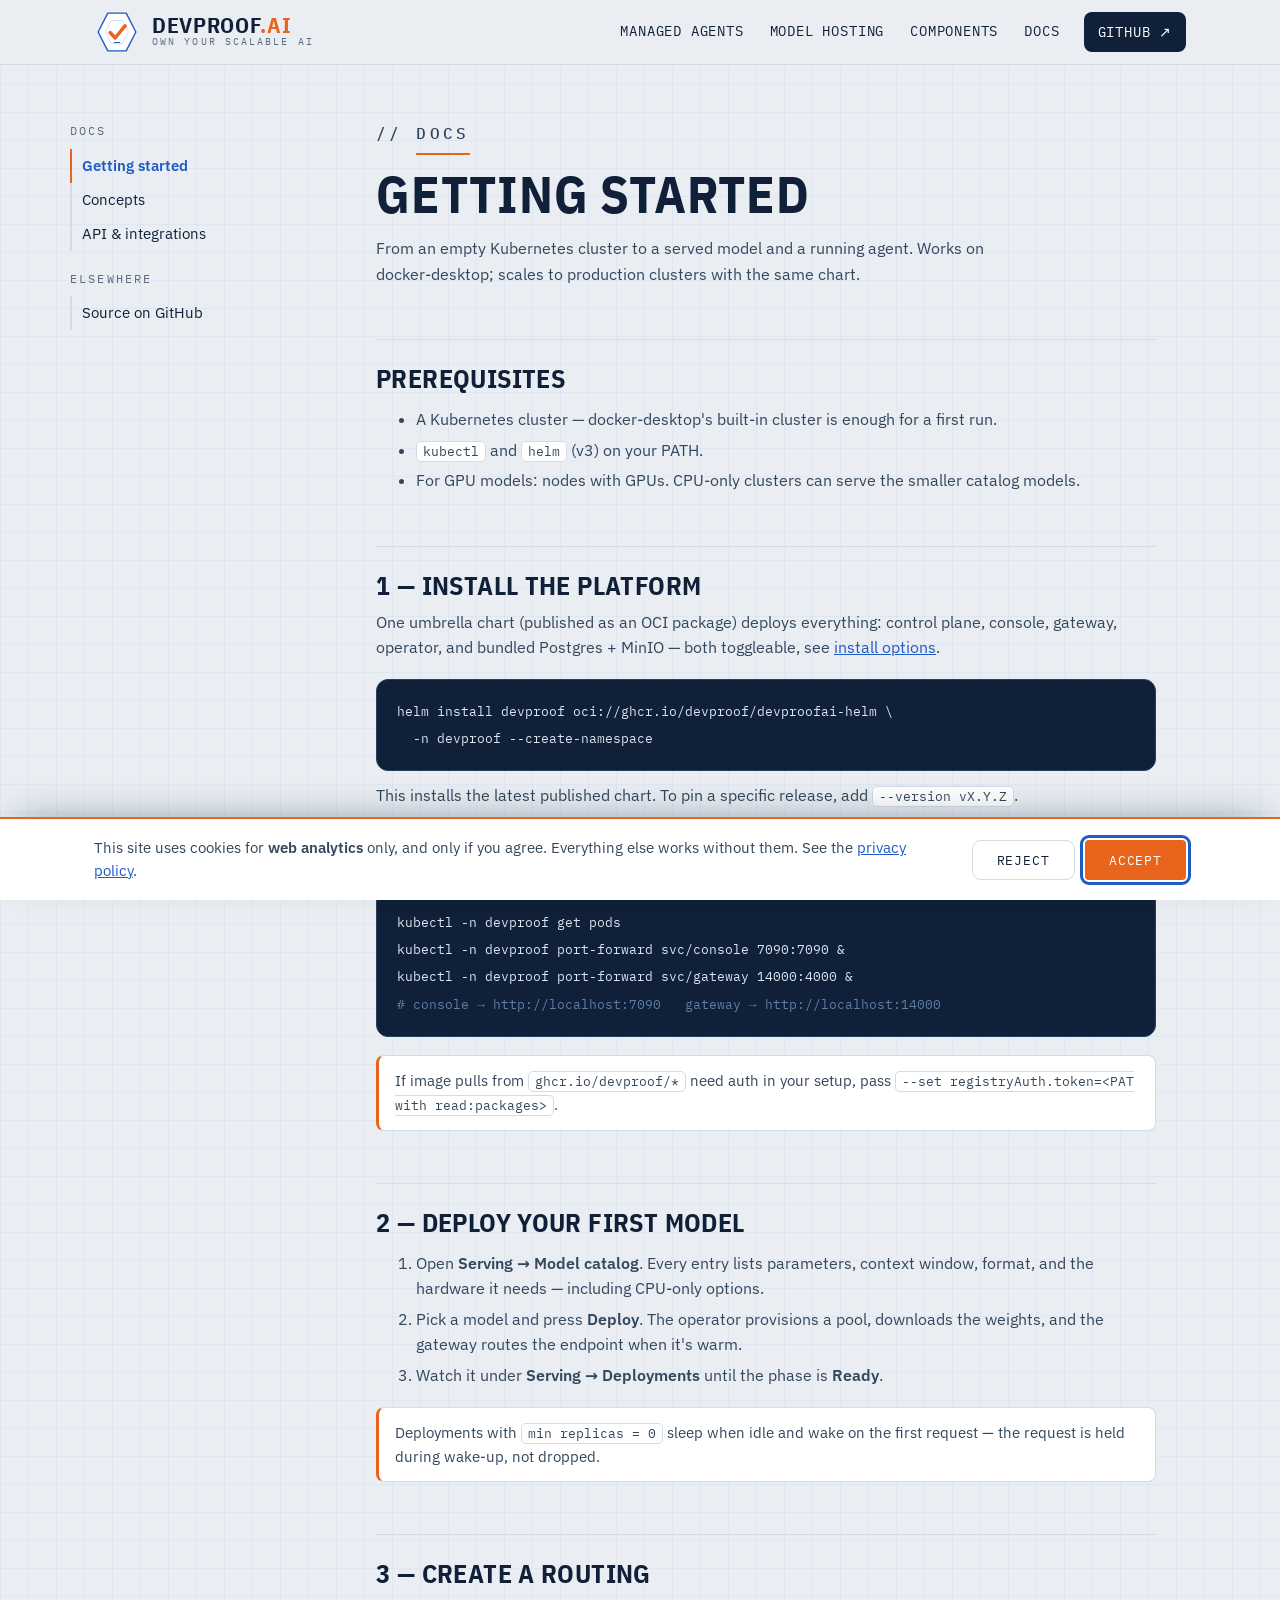
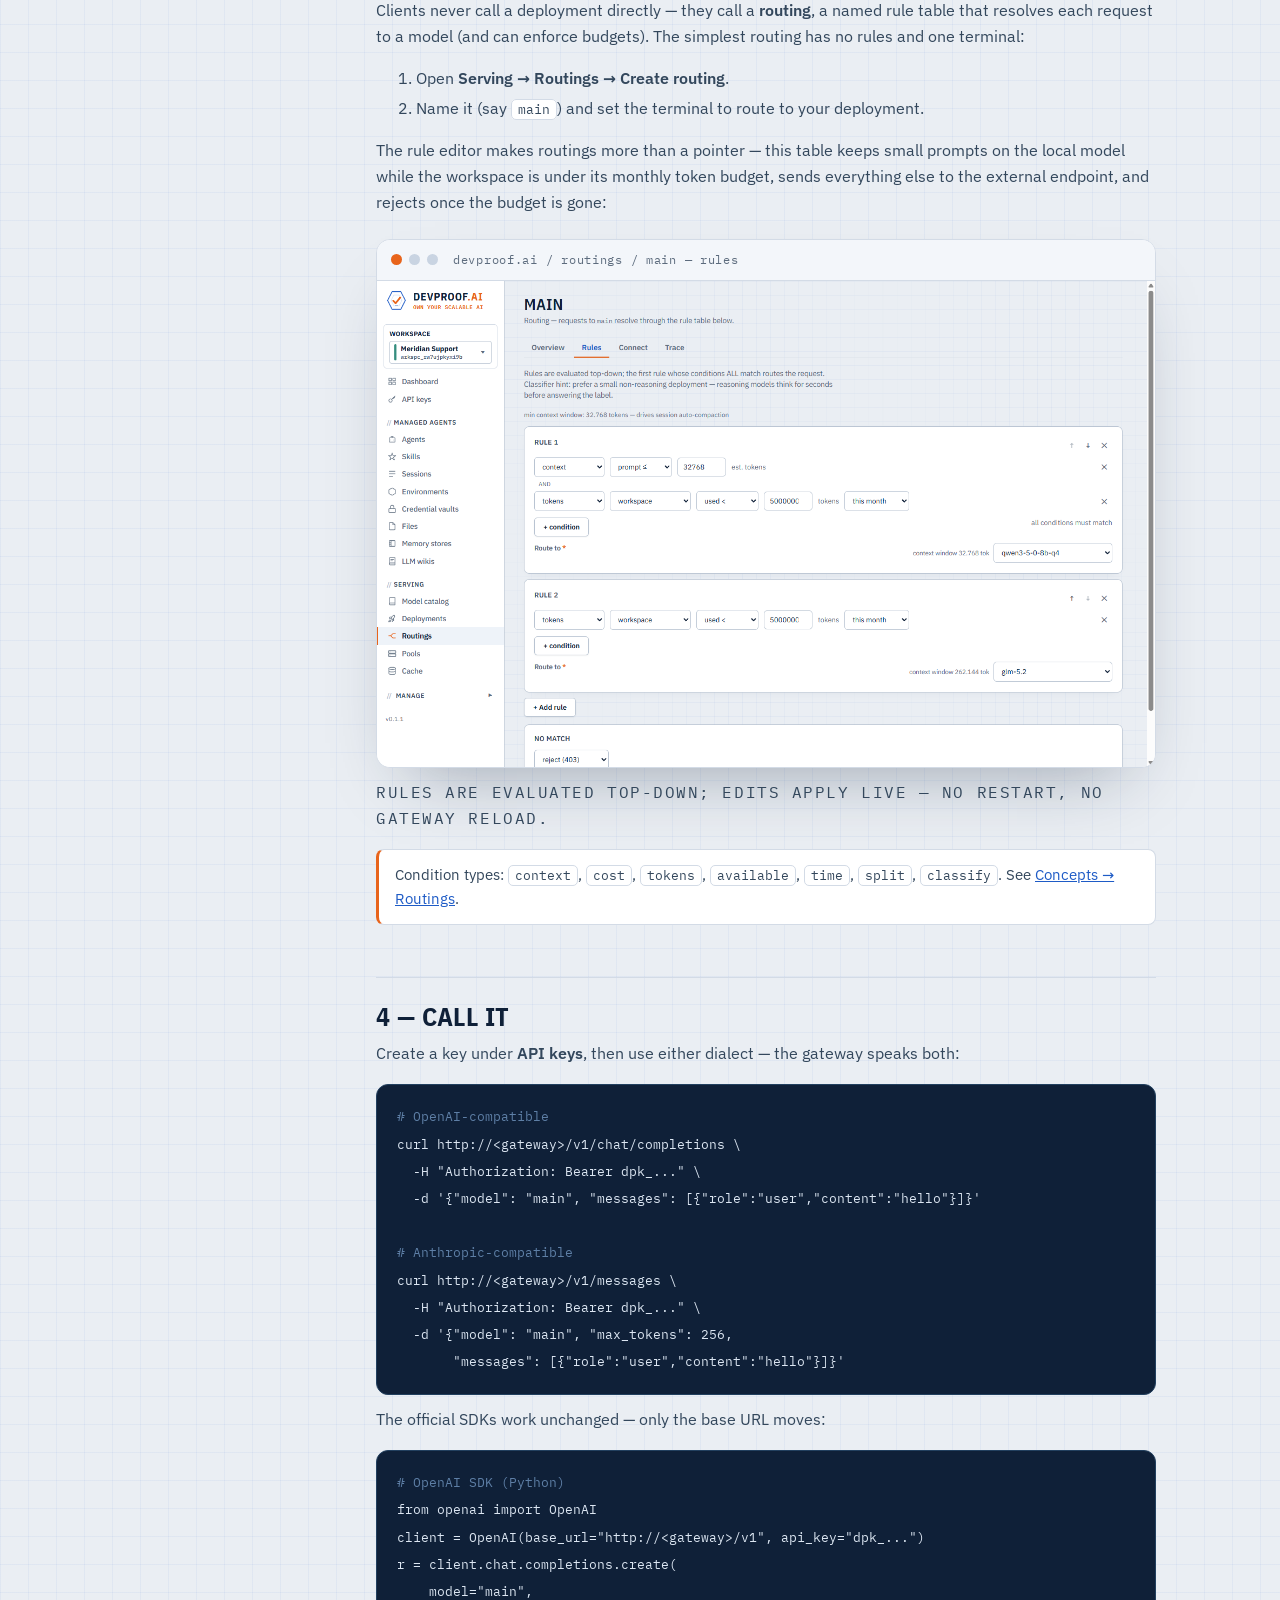
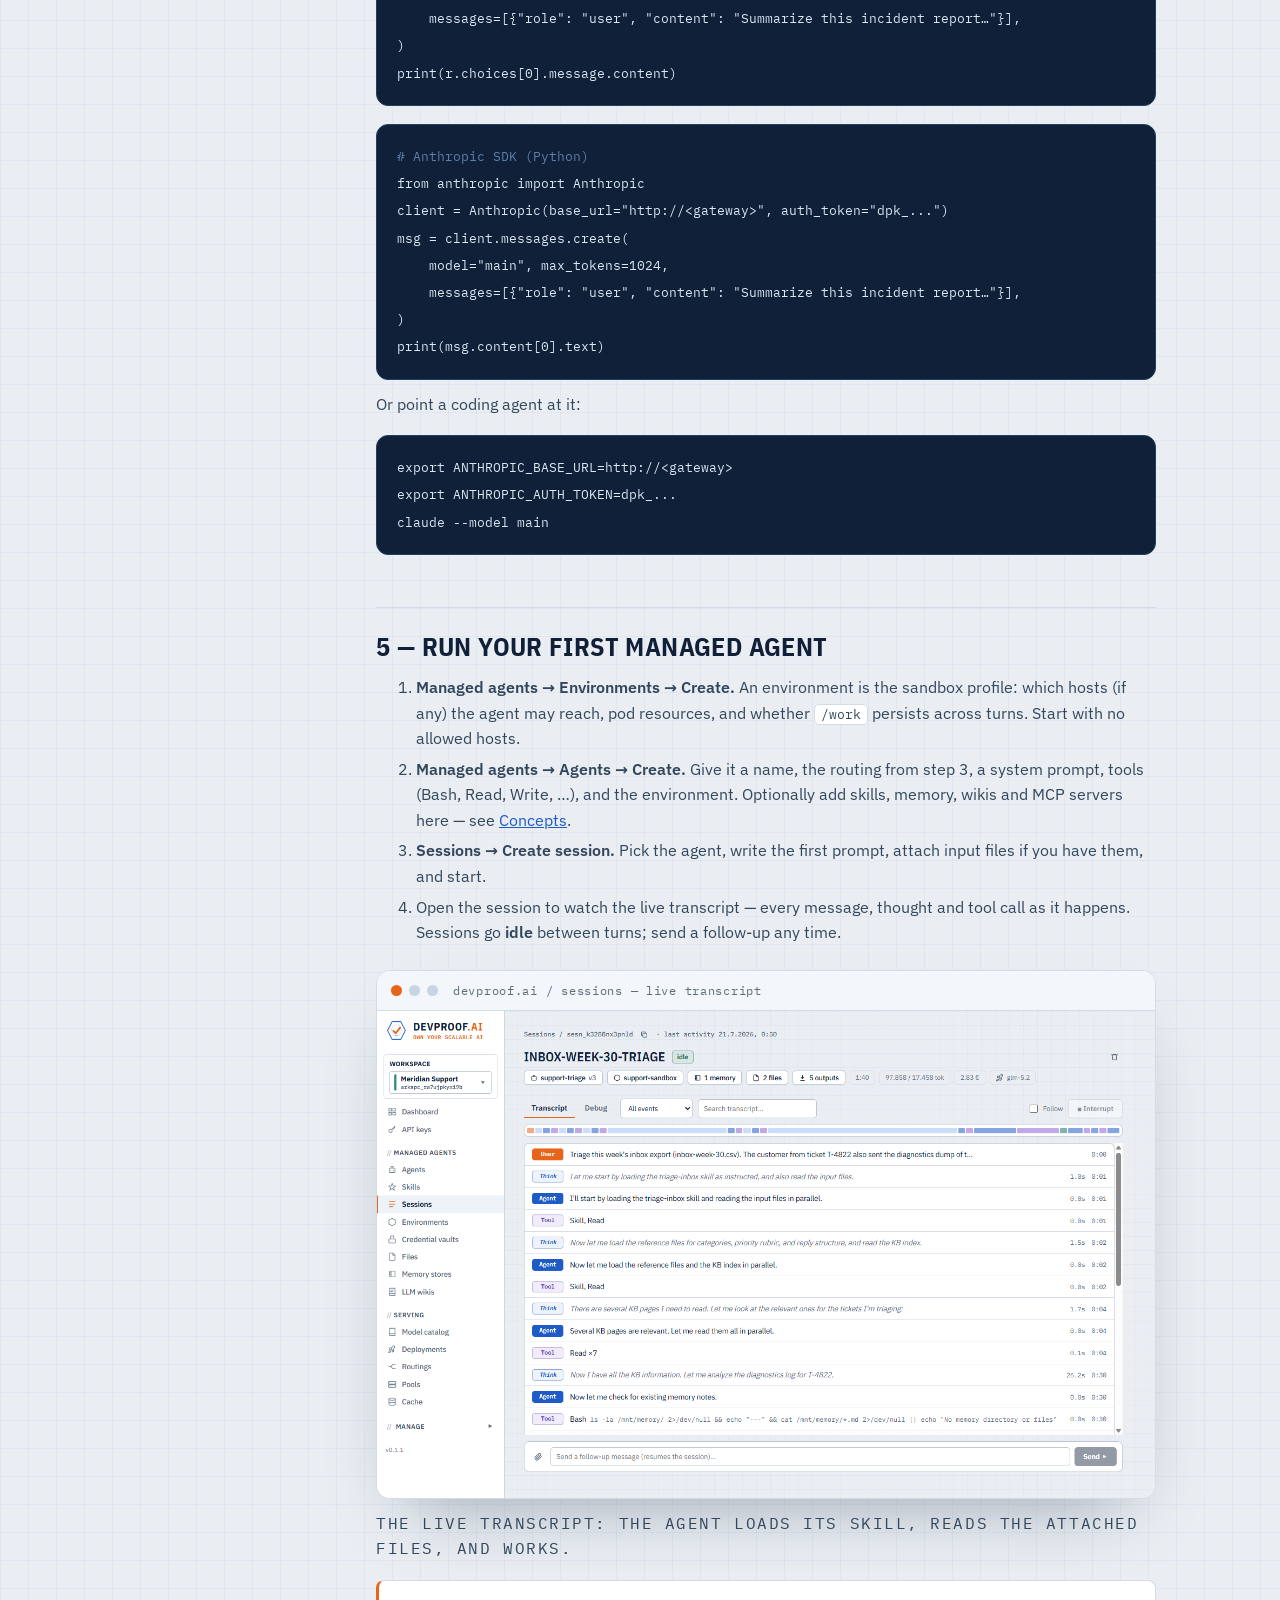
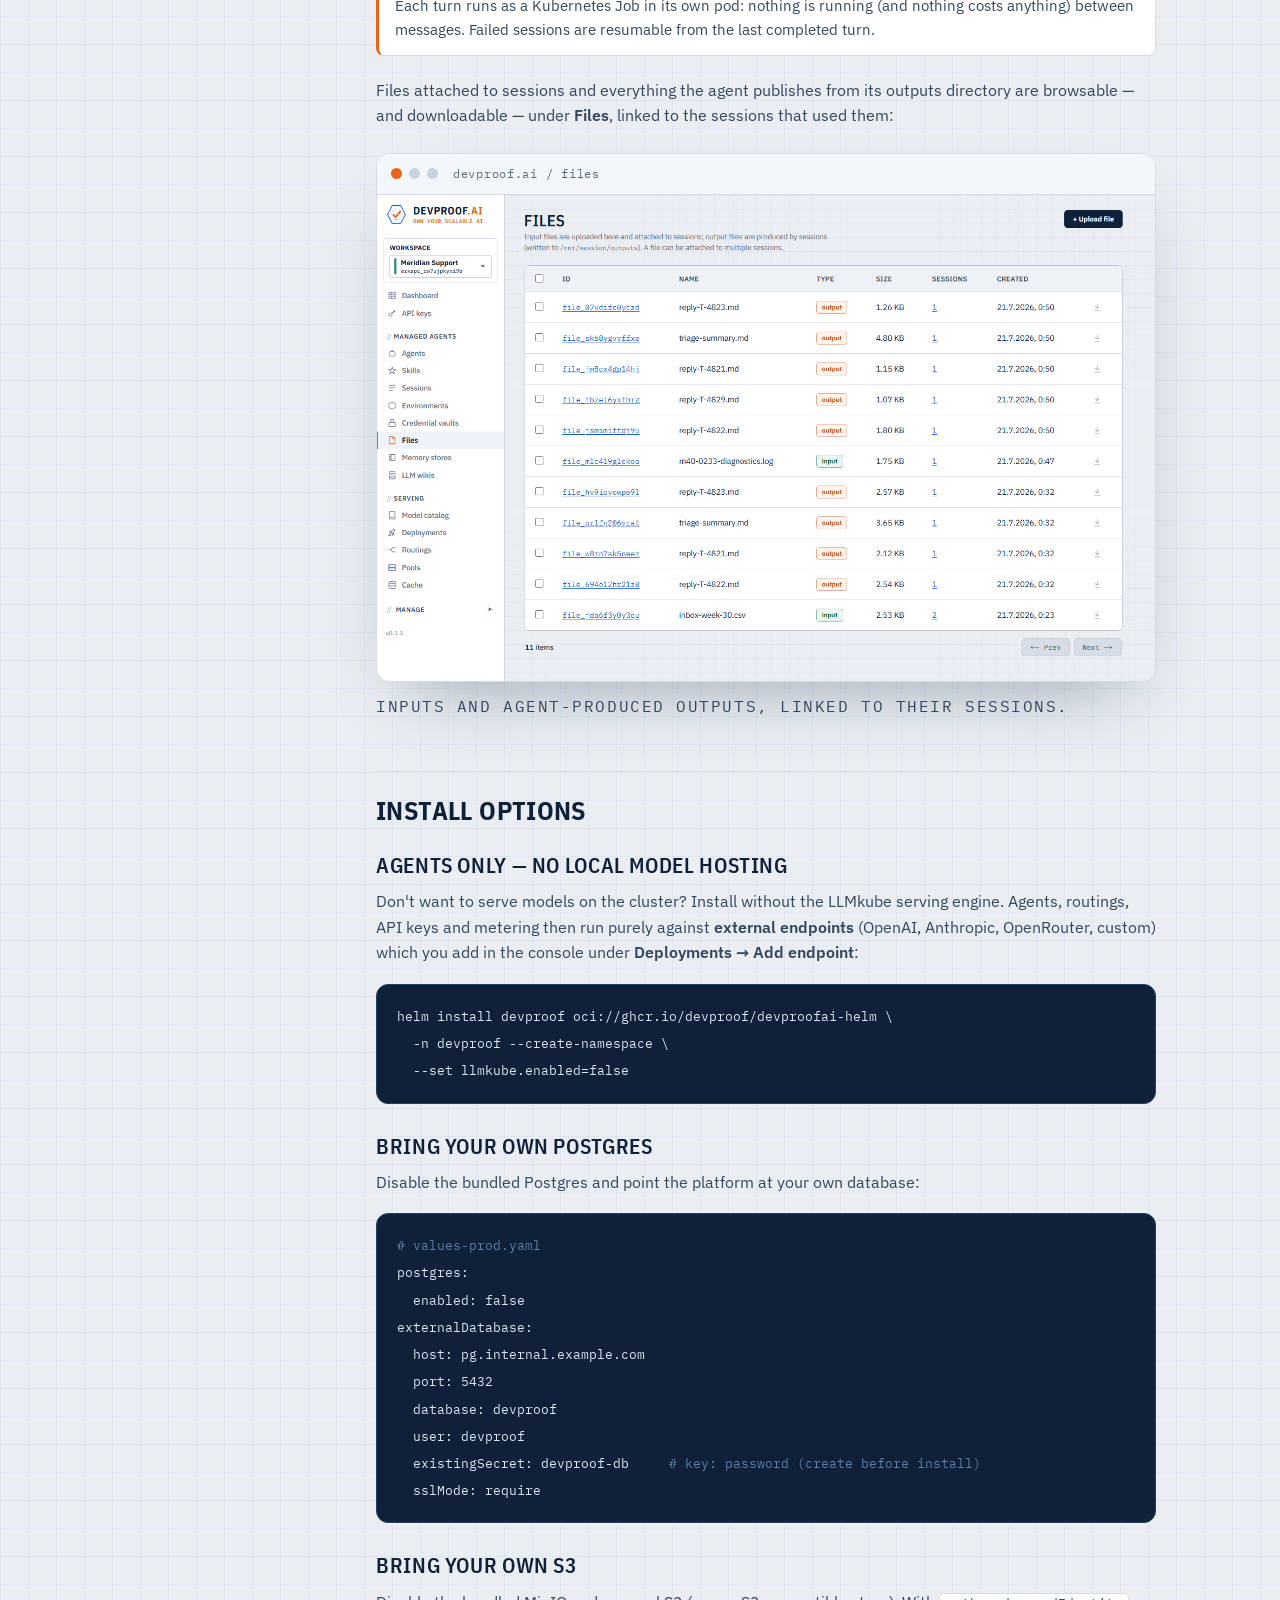
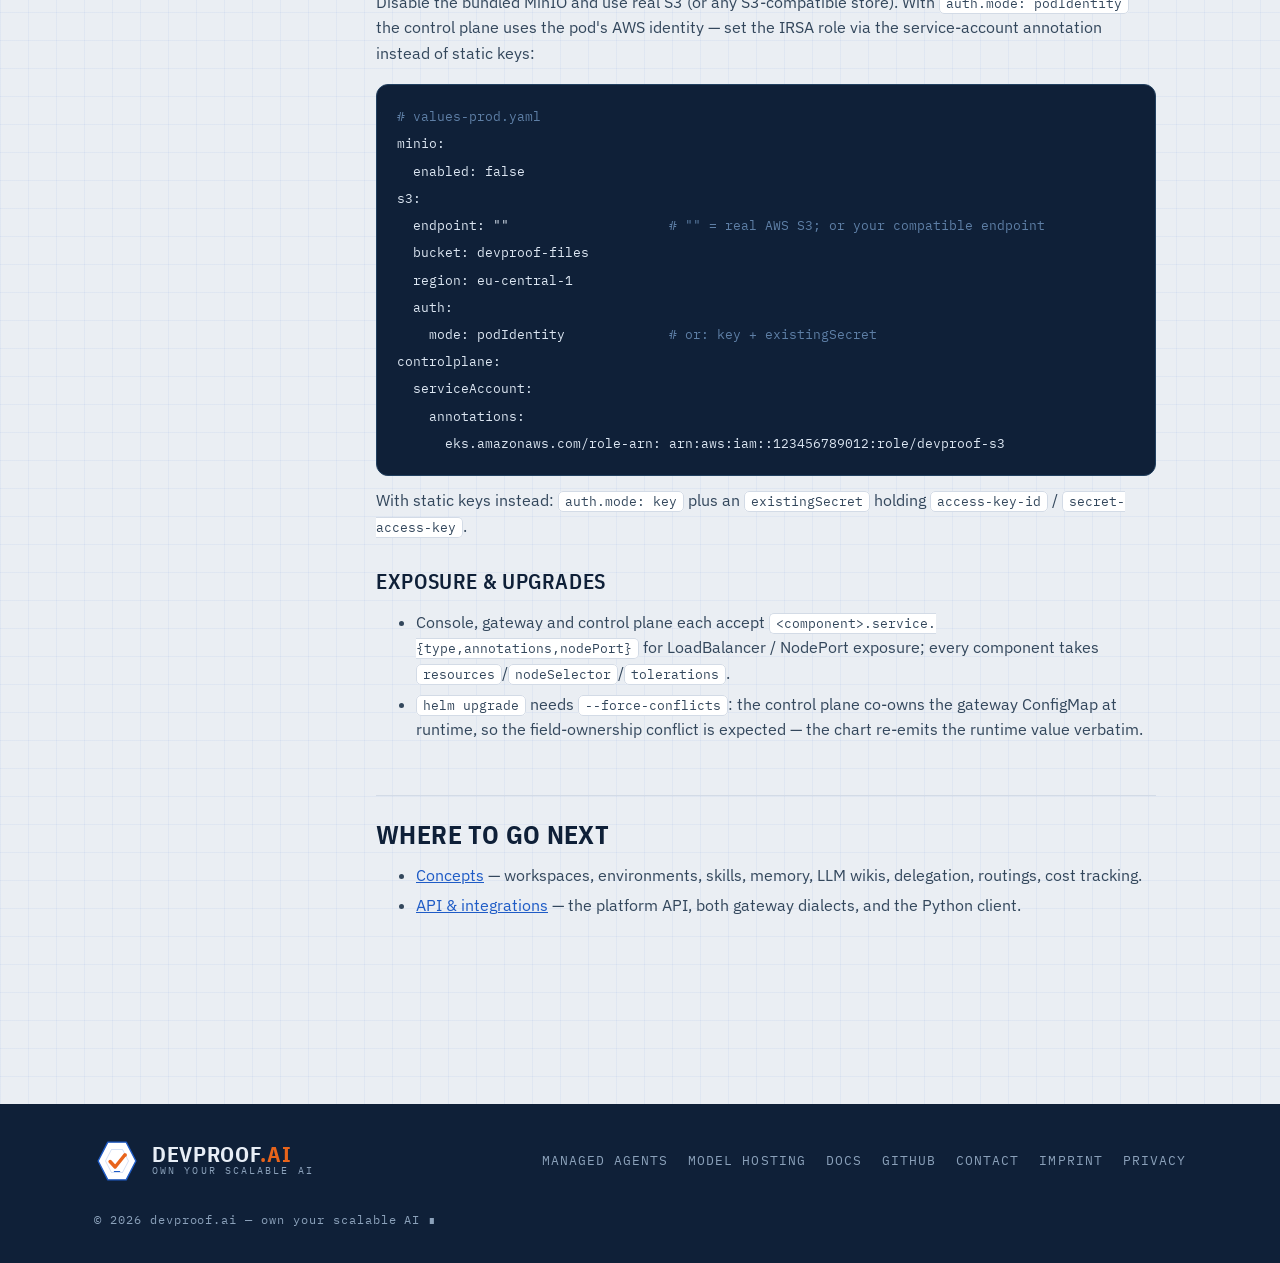
==== docs/index.html @ 3c612443 "Initial import: devproof.ai static site Landing page, docs, contact form, legal pages and self-hoste" ====
<!doctype html>
<html lang="en">
<head>
<meta charset="utf-8">
<meta name="viewport" content="width=device-width,initial-scale=1">
<title>Getting started — DEVPROOF.AI docs</title>
<meta name="description" content="Install Devproof AI on any Kubernetes cluster, deploy your first model, and run your first managed agent.">
<link rel="stylesheet" href="../assets/fonts.css">
<link rel="stylesheet" href="../assets/site.css">
<link rel="icon" type="image/svg+xml" href="../assets/mark.svg">
</head>
<body>

<svg width="0" height="0" style="position:absolute" aria-hidden="true">
  <defs>
    <symbol id="mark" viewBox="0 0 100 100">
      <polygon points="30,9 70,9 91,50 70,91 30,91 9,50" fill="#fff" stroke="#1E5BC6" stroke-width="3" stroke-linejoin="round"/>
      <polygon points="38,25 62,25 75,50 62,75 38,75 25,50" fill="none" stroke="#1E5BC6" stroke-width="1.3" stroke-linejoin="round" opacity=".3"/>
      <path d="M35,51 L46,63 L67,37" fill="none" stroke="#E8641B" stroke-width="7.5" stroke-linecap="round" stroke-linejoin="round"/>
      <rect x="64.5" y="33.5" width="6.5" height="6.5" rx="1.2" fill="#E8641B"/>
      <rect x="43" y="71.5" width="14" height="2.6" rx="1.3" fill="#1E5BC6"/>
    </symbol>
  </defs>
</svg>

<header class="site-head">
  <div class="wrap">
    <a class="lockup" href="../index.html">
      <svg aria-hidden="true"><use href="#mark"/></svg>
      <span>
        <span class="lk-word">DEVPROOF<span class="ai">.AI</span></span>
        <span class="lk-tag">Own your scalable AI</span>
      </span>
    </a>
    <nav class="site-nav" aria-label="Main">
      <a href="../index.html#agents">Managed agents</a>
      <a href="../index.html#hosting">Model hosting</a>
      <a href="../index.html#components">Components</a>
      <a href="index.html">Docs</a>
      <a class="gh" href="https://github.com/devproof/devproofai">GitHub ↗</a>
    </nav>
  </div>
</header>

<div class="wrap docs-grid">
  <aside class="docs-side" aria-label="Docs navigation">
    <div class="k">Docs</div>
    <a href="index.html" class="on">Getting started</a>
    <a href="concepts.html">Concepts</a>
    <a href="api.html">API &amp; integrations</a>
    <div class="k">Elsewhere</div>
    <a href="https://github.com/devproof/devproofai">Source on GitHub</a>
  </aside>

  <main class="docs-body">
    <p class="eyebrow"><span class="eyebrow-line">Docs</span></p>
    <h1>Getting started</h1>
    <p class="lead">From an empty Kubernetes cluster to a served model and a running
      agent. Works on docker-desktop; scales to production clusters with the same chart.</p>

    <h2 id="prereqs">Prerequisites</h2>
    <ul>
      <li>A Kubernetes cluster — docker-desktop's built-in cluster is enough for a first run.</li>
      <li><code>kubectl</code> and <code>helm</code> (v3) on your PATH.</li>
      <li>For GPU models: nodes with GPUs. CPU-only clusters can serve the smaller catalog models.</li>
    </ul>

    <h2 id="install">1 — Install the platform</h2>
    <p>One umbrella chart (published as an OCI package) deploys everything: control plane,
      console, gateway, operator, and bundled Postgres + MinIO — both toggleable, see
      <a href="#install-options">install options</a>.</p>
    <pre><code>helm install devproof oci://ghcr.io/devproof/devproofai-helm \
  -n devproof --create-namespace</code></pre>
    <p>This installs the latest published chart. To pin a specific release, add
      <code>--version vX.Y.Z</code>.</p>
    <p>When the pods are up, expose the console and the model gateway — port-forward in
      dev, or your ingress / LoadBalancer in production:</p>
    <pre><code>kubectl -n devproof get pods
kubectl -n devproof port-forward svc/console 7090:7090 &amp;
kubectl -n devproof port-forward svc/gateway 14000:4000 &amp;
<span class="c"># console → http://localhost:7090   gateway → http://localhost:14000</span></code></pre>
    <div class="note">If image pulls from <code>ghcr.io/devproof/*</code> need auth in your
      setup, pass <code>--set registryAuth.token=&lt;PAT with read:packages&gt;</code>.</div>

    <h2 id="first-model">2 — Deploy your first model</h2>
    <ol>
      <li>Open <b>Serving → Model catalog</b>. Every entry lists parameters, context window,
        format, and the hardware it needs — including CPU-only options.</li>
      <li>Pick a model and press <b>Deploy</b>. The operator provisions a pool, downloads the
        weights, and the gateway routes the endpoint when it's warm.</li>
      <li>Watch it under <b>Serving → Deployments</b> until the phase is <b>Ready</b>.</li>
    </ol>
    <div class="note">Deployments with <code>min replicas = 0</code> sleep when idle and wake on the
      first request — the request is held during wake-up, not dropped.</div>

    <h2 id="routing">3 — Create a routing</h2>
    <p>Clients never call a deployment directly — they call a <b>routing</b>, a named rule
      table that resolves each request to a model (and can enforce budgets). The simplest
      routing has no rules and one terminal:</p>
    <ol>
      <li>Open <b>Serving → Routings → Create routing</b>.</li>
      <li>Name it (say <code>main</code>) and set the terminal to route to your deployment.</li>
    </ol>
    <p>The rule editor makes routings more than a pointer — this table keeps small
      prompts on the local model while the workspace is under its monthly token budget,
      sends everything else to the external endpoint, and rejects once the budget is
      gone:</p>
    <figure style="margin:24px 0 0">
      <div class="browser">
        <div class="browser-bar"><i></i><i></i><i></i><span>devproof.ai / routings / main — rules</span></div>
        <img src="../assets/img/console-routing-rules.png" alt="The routing rule editor: two rules with context and token-budget conditions, each routing to a model, and a reject terminal." loading="lazy">
      </div>
      <p class="shot-cap">Rules are evaluated top-down; edits apply live — no restart, no gateway reload.</p>
    </figure>
    <div class="note">Condition types: <code>context</code>, <code>cost</code>,
      <code>tokens</code>, <code>available</code>, <code>time</code>, <code>split</code>,
      <code>classify</code>. See <a href="concepts.html#serving">Concepts → Routings</a>.</div>

    <h2 id="api-key">4 — Call it</h2>
    <p>Create a key under <b>API keys</b>, then use either dialect — the gateway speaks both:</p>
    <pre><code><span class="c"># OpenAI-compatible</span>
curl http://&lt;gateway&gt;/v1/chat/completions \
  -H "Authorization: Bearer dpk_..." \
  -d '{"model": "main", "messages": [{"role":"user","content":"hello"}]}'

<span class="c"># Anthropic-compatible</span>
curl http://&lt;gateway&gt;/v1/messages \
  -H "Authorization: Bearer dpk_..." \
  -d '{"model": "main", "max_tokens": 256,
       "messages": [{"role":"user","content":"hello"}]}'</code></pre>
    <p>The official SDKs work unchanged — only the base URL moves:</p>
    <pre><code><span class="c"># OpenAI SDK (Python)</span>
from openai import OpenAI
client = OpenAI(base_url="http://&lt;gateway&gt;/v1", api_key="dpk_...")
r = client.chat.completions.create(
    model="main",
    messages=[{"role": "user", "content": "Summarize this incident report…"}],
)
print(r.choices[0].message.content)</code></pre>
    <pre><code><span class="c"># Anthropic SDK (Python)</span>
from anthropic import Anthropic
client = Anthropic(base_url="http://&lt;gateway&gt;", auth_token="dpk_...")
msg = client.messages.create(
    model="main", max_tokens=1024,
    messages=[{"role": "user", "content": "Summarize this incident report…"}],
)
print(msg.content[0].text)</code></pre>
    <p>Or point a coding agent at it:</p>
    <pre><code>export ANTHROPIC_BASE_URL=http://&lt;gateway&gt;
export ANTHROPIC_AUTH_TOKEN=dpk_...
claude --model main</code></pre>

    <h2 id="first-agent">5 — Run your first managed agent</h2>
    <ol>
      <li><b>Managed agents → Environments → Create.</b> An environment is the sandbox
        profile: which hosts (if any) the agent may reach, pod resources, and whether
        <code>/work</code> persists across turns. Start with no allowed hosts.</li>
      <li><b>Managed agents → Agents → Create.</b> Give it a name, the routing from step 3,
        a system prompt, tools (Bash, Read, Write, …), and the environment. Optionally add
        skills, memory, wikis and MCP servers here — see <a href="concepts.html">Concepts</a>.</li>
      <li><b>Sessions → Create session.</b> Pick the agent, write the first prompt, attach
        input files if you have them, and start.</li>
      <li>Open the session to watch the live transcript — every message, thought and tool
        call as it happens. Sessions go <b>idle</b> between turns; send a follow-up any time.</li>
    </ol>
    <figure style="margin:24px 0 0">
      <div class="browser">
        <div class="browser-bar"><i></i><i></i><i></i><span>devproof.ai / sessions — live transcript</span></div>
        <img src="../assets/img/console-session-skill.png" alt="A session transcript streaming live: the agent loads its skill and reads the attached files, with every thought and tool call as a row." loading="lazy">
      </div>
      <p class="shot-cap">The live transcript: the agent loads its skill, reads the attached files, and works.</p>
    </figure>
    <div class="note">Each turn runs as a Kubernetes Job in its own pod: nothing is running
      (and nothing costs anything) between messages. Failed sessions are resumable from the
      last completed turn.</div>
    <p style="margin-top:22px">Files attached to sessions and everything the agent publishes
      from its outputs directory are browsable — and downloadable — under <b>Files</b>,
      linked to the sessions that used them:</p>
    <figure style="margin:24px 0 0">
      <div class="browser">
        <div class="browser-bar"><i></i><i></i><i></i><span>devproof.ai / files</span></div>
        <img src="../assets/img/console-files.png" alt="The files list: input uploads and per-session output files with sizes and session links." loading="lazy">
      </div>
      <p class="shot-cap">Inputs and agent-produced outputs, linked to their sessions.</p>
    </figure>

    <h2 id="install-options">Install options</h2>

    <h3 id="agents-only">Agents only — no local model hosting</h3>
    <p>Don't want to serve models on the cluster? Install without the LLMkube serving
      engine. Agents, routings, API keys and metering then run purely against
      <b>external endpoints</b> (OpenAI, Anthropic, OpenRouter, custom) which you add in
      the console under <b>Deployments → Add endpoint</b>:</p>
    <pre><code>helm install devproof oci://ghcr.io/devproof/devproofai-helm \
  -n devproof --create-namespace \
  --set llmkube.enabled=false</code></pre>

    <h3 id="external-db">Bring your own Postgres</h3>
    <p>Disable the bundled Postgres and point the platform at your own database:</p>
    <pre><code><span class="c"># values-prod.yaml</span>
postgres:
  enabled: false
externalDatabase:
  host: pg.internal.example.com
  port: 5432
  database: devproof
  user: devproof
  existingSecret: devproof-db     <span class="c"># key: password (create before install)</span>
  sslMode: require</code></pre>

    <h3 id="external-s3">Bring your own S3</h3>
    <p>Disable the bundled MinIO and use real S3 (or any S3-compatible store). With
      <code>auth.mode: podIdentity</code> the control plane uses the pod's AWS identity —
      set the IRSA role via the service-account annotation instead of static keys:</p>
    <pre><code><span class="c"># values-prod.yaml</span>
minio:
  enabled: false
s3:
  endpoint: ""                    <span class="c"># "" = real AWS S3; or your compatible endpoint</span>
  bucket: devproof-files
  region: eu-central-1
  auth:
    mode: podIdentity             <span class="c"># or: key + existingSecret</span>
controlplane:
  serviceAccount:
    annotations:
      eks.amazonaws.com/role-arn: arn:aws:iam::123456789012:role/devproof-s3</code></pre>
    <p>With static keys instead: <code>auth.mode: key</code> plus an
      <code>existingSecret</code> holding <code>access-key-id</code> /
      <code>secret-access-key</code>.</p>

    <h3 id="exposure">Exposure &amp; upgrades</h3>
    <ul>
      <li>Console, gateway and control plane each accept
        <code>&lt;component&gt;.service.{type,annotations,nodePort}</code> for LoadBalancer /
        NodePort exposure; every component takes
        <code>resources</code>/<code>nodeSelector</code>/<code>tolerations</code>.</li>
      <li><code>helm upgrade</code> needs <code>--force-conflicts</code>: the control plane
        co-owns the gateway ConfigMap at runtime, so the field-ownership conflict is
        expected — the chart re-emits the runtime value verbatim.</li>
    </ul>

    <h2 id="next">Where to go next</h2>
    <ul>
      <li><a href="concepts.html">Concepts</a> — workspaces, environments, skills, memory,
        LLM wikis, delegation, routings, cost tracking.</li>
      <li><a href="api.html">API &amp; integrations</a> — the platform API, both gateway
        dialects, and the Python client.</li>
    </ul>
  </main>
</div>

<footer class="site-foot">
  <div class="wrap">
    <a class="lockup" href="../index.html">
      <svg aria-hidden="true"><use href="#mark"/></svg>
      <span>
        <span class="lk-word">DEVPROOF<span class="ai">.AI</span></span>
        <span class="lk-tag">Own your scalable AI</span>
      </span>
    </a>
    <nav aria-label="Footer">
      <a href="../index.html#agents">Managed agents</a>
      <a href="../index.html#hosting">Model hosting</a>
      <a href="index.html">Docs</a>
      <a href="https://github.com/devproof/devproofai">GitHub</a>
      <a href="../contact.html">Contact</a>
      <a href="../imprint.html">Imprint</a>
      <a href="../privacy.html">Privacy</a>
    </nav>
    <div class="fine">© 2026 devproof.ai — own your scalable AI ∎</div>
  </div>
</footer>

<div class="lightbox" id="lightbox" role="dialog" aria-label="Screenshot preview"><img alt=""></div>
<script>
  const lb = document.getElementById('lightbox'), lbImg = lb.querySelector('img');
  document.querySelectorAll('.browser img').forEach((img) => {
    img.title = 'Click to expand';
    img.addEventListener('click', () => {
      lbImg.src = img.currentSrc || img.src; lbImg.alt = img.alt;
      lb.classList.add('open');
    });
  });
  lb.addEventListener('click', () => lb.classList.remove('open'));
  addEventListener('keydown', (e) => { if (e.key === 'Escape') lb.classList.remove('open'); });
</script>
<script src="../assets/consent.js"></script>
</body>
</html>
---- assets/fonts.css ----
/* IBM Plex — self-hosted (SIL Open Font License 1.1). Downloaded from Google Fonts 2026-07-21; no CDN requests at runtime. */

@font-face {
  font-family: 'IBM Plex Mono';
  font-style: normal;
  font-weight: 400;
  font-display: swap;
  src: url(fonts/ibm-plex-mono-400-latin-ext.woff2) format('woff2');
  unicode-range: U+0100-02BA, U+02BD-02C5, U+02C7-02CC, U+02CE-02D7, U+02DD-02FF, U+0304, U+0308, U+0329, U+1D00-1DBF, U+1E00-1E9F, U+1EF2-1EFF, U+2020, U+20A0-20AB, U+20AD-20C0, U+2113, U+2C60-2C7F, U+A720-A7FF;
}
@font-face {
  font-family: 'IBM Plex Mono';
  font-style: normal;
  font-weight: 400;
  font-display: swap;
  src: url(fonts/ibm-plex-mono-400-latin.woff2) format('woff2');
  unicode-range: U+0000-00FF, U+0131, U+0152-0153, U+02BB-02BC, U+02C6, U+02DA, U+02DC, U+0304, U+0308, U+0329, U+2000-206F, U+20AC, U+2122, U+2191, U+2193, U+2212, U+2215, U+FEFF, U+FFFD;
}
@font-face {
  font-family: 'IBM Plex Mono';
  font-style: normal;
  font-weight: 500;
  font-display: swap;
  src: url(fonts/ibm-plex-mono-500-latin-ext.woff2) format('woff2');
  unicode-range: U+0100-02BA, U+02BD-02C5, U+02C7-02CC, U+02CE-02D7, U+02DD-02FF, U+0304, U+0308, U+0329, U+1D00-1DBF, U+1E00-1E9F, U+1EF2-1EFF, U+2020, U+20A0-20AB, U+20AD-20C0, U+2113, U+2C60-2C7F, U+A720-A7FF;
}
@font-face {
  font-family: 'IBM Plex Mono';
  font-style: normal;
  font-weight: 500;
  font-display: swap;
  src: url(fonts/ibm-plex-mono-500-latin.woff2) format('woff2');
  unicode-range: U+0000-00FF, U+0131, U+0152-0153, U+02BB-02BC, U+02C6, U+02DA, U+02DC, U+0304, U+0308, U+0329, U+2000-206F, U+20AC, U+2122, U+2191, U+2193, U+2212, U+2215, U+FEFF, U+FFFD;
}
@font-face {
  font-family: 'IBM Plex Sans';
  font-style: normal;
  font-weight: 400;
  font-display: swap;
  src: url(fonts/ibm-plex-sans-400-latin-ext.woff2) format('woff2');
  unicode-range: U+0100-02BA, U+02BD-02C5, U+02C7-02CC, U+02CE-02D7, U+02DD-02FF, U+0304, U+0308, U+0329, U+1D00-1DBF, U+1E00-1E9F, U+1EF2-1EFF, U+2020, U+20A0-20AB, U+20AD-20C0, U+2113, U+2C60-2C7F, U+A720-A7FF;
}
@font-face {
  font-family: 'IBM Plex Sans';
  font-style: normal;
  font-weight: 400;
  font-display: swap;
  src: url(fonts/ibm-plex-sans-400-latin.woff2) format('woff2');
  unicode-range: U+0000-00FF, U+0131, U+0152-0153, U+02BB-02BC, U+02C6, U+02DA, U+02DC, U+0304, U+0308, U+0329, U+2000-206F, U+20AC, U+2122, U+2191, U+2193, U+2212, U+2215, U+FEFF, U+FFFD;
}
@font-face {
  font-family: 'IBM Plex Sans';
  font-style: normal;
  font-weight: 600;
  font-display: swap;
  src: url(fonts/ibm-plex-sans-600-latin-ext.woff2) format('woff2');
  unicode-range: U+0100-02BA, U+02BD-02C5, U+02C7-02CC, U+02CE-02D7, U+02DD-02FF, U+0304, U+0308, U+0329, U+1D00-1DBF, U+1E00-1E9F, U+1EF2-1EFF, U+2020, U+20A0-20AB, U+20AD-20C0, U+2113, U+2C60-2C7F, U+A720-A7FF;
}
@font-face {
  font-family: 'IBM Plex Sans';
  font-style: normal;
  font-weight: 600;
  font-display: swap;
  src: url(fonts/ibm-plex-sans-600-latin.woff2) format('woff2');
  unicode-range: U+0000-00FF, U+0131, U+0152-0153, U+02BB-02BC, U+02C6, U+02DA, U+02DC, U+0304, U+0308, U+0329, U+2000-206F, U+20AC, U+2122, U+2191, U+2193, U+2212, U+2215, U+FEFF, U+FFFD;
}
@font-face {
  font-family: 'IBM Plex Sans Condensed';
  font-style: normal;
  font-weight: 600;
  font-display: swap;
  src: url(fonts/ibm-plex-sans-condensed-600-latin-ext.woff2) format('woff2');
  unicode-range: U+0100-02BA, U+02BD-02C5, U+02C7-02CC, U+02CE-02D7, U+02DD-02FF, U+0304, U+0308, U+0329, U+1D00-1DBF, U+1E00-1E9F, U+1EF2-1EFF, U+2020, U+20A0-20AB, U+20AD-20C0, U+2113, U+2C60-2C7F, U+A720-A7FF;
}
@font-face {
  font-family: 'IBM Plex Sans Condensed';
  font-style: normal;
  font-weight: 600;
  font-display: swap;
  src: url(fonts/ibm-plex-sans-condensed-600-latin.woff2) format('woff2');
  unicode-range: U+0000-00FF, U+0131, U+0152-0153, U+02BB-02BC, U+02C6, U+02DA, U+02DC, U+0304, U+0308, U+0329, U+2000-206F, U+20AC, U+2122, U+2191, U+2193, U+2212, U+2215, U+FEFF, U+FFFD;
}
@font-face {
  font-family: 'IBM Plex Sans Condensed';
  font-style: normal;
  font-weight: 700;
  font-display: swap;
  src: url(fonts/ibm-plex-sans-condensed-700-latin-ext.woff2) format('woff2');
  unicode-range: U+0100-02BA, U+02BD-02C5, U+02C7-02CC, U+02CE-02D7, U+02DD-02FF, U+0304, U+0308, U+0329, U+1D00-1DBF, U+1E00-1E9F, U+1EF2-1EFF, U+2020, U+20A0-20AB, U+20AD-20C0, U+2113, U+2C60-2C7F, U+A720-A7FF;
}
@font-face {
  font-family: 'IBM Plex Sans Condensed';
  font-style: normal;
  font-weight: 700;
  font-display: swap;
  src: url(fonts/ibm-plex-sans-condensed-700-latin.woff2) format('woff2');
  unicode-range: U+0000-00FF, U+0131, U+0152-0153, U+02BB-02BC, U+02C6, U+02DA, U+02DC, U+0304, U+0308, U+0329, U+2000-206F, U+20AC, U+2122, U+2191, U+2193, U+2212, U+2215, U+FEFF, U+FFFD;
}
---- assets/site.css ----
/* devproof.ai — blueprint identity. Tokens from private/brand + the pitch deck. */
:root{
  --paper:#EAEEF3; --ink:#0F2038; --blue:#1E5BC6; --cyan:#57E6FF; --orange:#E8641B;
  --muted:#5C6B7D; --line:#D3DBE6; --panel:#FFFFFF;
  --navy:#0F2038; --navy2:#12263F; --navyline:#22405F; --navymuted:#8BA1BA;
  --grid:rgba(30,91,198,.05);
  --cond:"IBM Plex Sans Condensed","Arial Narrow",system-ui,sans-serif;
  --sans:"IBM Plex Sans",system-ui,-apple-system,"Segoe UI",sans-serif;
  --mono:"IBM Plex Mono",ui-monospace,Consolas,monospace;
  --red:#C2372E;
}
*{box-sizing:border-box}
html{scroll-behavior:smooth}
@media (prefers-reduced-motion:reduce){html{scroll-behavior:auto}}
body{
  margin:0;color:var(--ink);background:var(--paper);
  font-family:var(--sans);font-size:16.5px;line-height:1.65;
  background-image:linear-gradient(var(--grid) 1px,transparent 1px),
                   linear-gradient(90deg,var(--grid) 1px,transparent 1px);
  background-size:28px 28px;
}
a{color:var(--blue)}
img{max-width:100%;display:block}
.wrap{max-width:1140px;margin:0 auto;padding:0 24px}

/* ── header ── */
.site-head{position:sticky;top:0;z-index:50;background:var(--paper);border-bottom:1px solid var(--line)}
.site-head .wrap{display:flex;align-items:center;gap:28px;height:64px}
.lockup{display:flex;align-items:center;gap:12px;text-decoration:none;color:var(--ink)}
.lockup>span{display:flex;flex-direction:column;justify-content:center}
.lockup svg{width:46px;height:46px;flex:none}
.lockup .lk-word{font-family:var(--cond);font-weight:700;font-size:22px;letter-spacing:.03em;line-height:1}
.lockup .lk-word .ai{color:var(--orange)}
.lockup .lk-tag{font-family:var(--mono);font-size:9.5px;letter-spacing:.22em;color:var(--muted);text-transform:uppercase;margin-top:-2px}
.site-nav{margin-left:auto;display:flex;align-items:center;gap:22px;flex-wrap:wrap}
.site-nav a{font-family:var(--mono);font-size:13.5px;letter-spacing:.06em;text-transform:uppercase;
  color:var(--ink);text-decoration:none;padding:6px 2px;border-bottom:2px solid transparent}
.site-nav a:hover{border-bottom-color:var(--blue)}
.site-nav a.gh{background:var(--ink);color:#fff;padding:9px 14px;border-radius:8px;border-bottom:0}
.site-nav a.gh:hover{background:var(--blue)}

/* ── type ── */
.eyebrow{font-family:var(--mono);font-size:13px;letter-spacing:.22em;text-transform:uppercase;
  color:var(--blue);margin:0 0 14px;font-weight:500}
.eyebrow::before{content:"// "}
.eyebrow-line{display:inline-block;border-bottom:2px solid var(--orange);padding-bottom:6px}
h1,h2,h3{font-family:var(--cond);text-transform:uppercase;letter-spacing:.015em;line-height:.95;margin:0}
h1{font-weight:700;font-size:clamp(44px,7.5vw,84px)}
h2{font-weight:700;font-size:clamp(30px,4.6vw,50px)}
h3{font-weight:600;font-size:21px;letter-spacing:.03em;line-height:1.15}
.lead{color:var(--muted);font-size:clamp(17px,2vw,20px);max-width:62ch;margin:18px 0 0}
.lead b,.lead strong{color:var(--ink)}
p{margin:12px 0 0}

/* ── buttons ── */
.btnrow{display:flex;gap:12px;flex-wrap:wrap;margin-top:28px}
.btn{display:inline-flex;align-items:center;gap:9px;background:var(--orange);color:#fff;text-decoration:none;
  font-family:var(--mono);font-size:13px;letter-spacing:.07em;text-transform:uppercase;
  padding:13px 20px;border-radius:9px;border:0}
.btn:hover{background:#c9530f}
.btn.ghost{background:var(--panel);color:var(--ink);border:1px solid var(--line)}
.btn.ghost:hover{border-color:var(--blue);color:var(--blue)}
.btn.dark{background:var(--ink);color:#fff}
.btn.dark:hover{background:var(--blue)}
:where(a,button,summary):focus-visible{outline:3px solid var(--blue);outline-offset:2px;border-radius:4px}

/* ── sections ── */
section{padding:84px 0 0}
section:last-of-type{padding-bottom:84px}
.sec-head{max-width:70ch}
.qed{display:flex;justify-content:flex-end;margin-top:44px}
.qed span{font-family:var(--mono);font-size:13px;color:var(--muted);letter-spacing:.14em}
.qed b{color:var(--orange);font-size:16px}

/* ── hero ── */
.hero{padding:76px 0 0}
.hero-grid{display:grid;grid-template-columns:1fr 1.05fr;gap:48px;align-items:center}
.hero .mark-row{display:flex;align-items:center;gap:16px;margin-bottom:22px}
.hero .mark-row svg{width:62px;height:62px}
.hero .mark-row .tag{font-family:var(--mono);font-size:12.5px;letter-spacing:.3em;color:var(--orange);text-transform:uppercase}
.hero h1 .dot{color:var(--orange)}
.hero-h{font-size:clamp(30px,4.2vw,52px);line-height:1.02}

/* terminal */
.term{background:var(--navy);border:1px solid var(--navyline);border-radius:14px;overflow:hidden;
  box-shadow:0 30px 60px -30px rgba(15,32,56,.45)}
.term-bar{display:flex;align-items:center;gap:7px;background:var(--navy2);border-bottom:1px solid var(--navyline);padding:11px 14px}
.term-bar i{width:11px;height:11px;border-radius:50%;background:#31527d}
.term-bar i:first-child{background:var(--orange)}
.term-bar span{font-family:var(--mono);font-size:12px;color:var(--navymuted);margin-left:8px;letter-spacing:.08em}
.term-body{padding:20px 20px 24px;font-family:var(--mono);font-size:12.5px;line-height:1.9;color:#DCE6F2;overflow-x:auto}
.term-body .ln{white-space:pre-wrap;overflow-wrap:anywhere;display:block;opacity:0;animation:lnin .01s forwards;padding-left:2.2ch;text-indent:-2.2ch}
.term-body .p{color:var(--cyan)}
.term-body .c{color:#5E7FA6}
.term-body .ok{color:#7BD88F}
.term-body .qedln{color:var(--orange)}
.term-body .caret{color:var(--cyan);animation:caretblink 1.1s steps(1) infinite}
@keyframes caretblink{0%,55%{opacity:1}56%,100%{opacity:0}}
@media (prefers-reduced-motion:reduce){.term-body .caret{animation:none}}
@keyframes lnin{to{opacity:1}}
.term-body .ln:nth-child(1){animation-delay:.3s}
.term-body .ln:nth-child(2){animation-delay:1.1s}
.term-body .ln:nth-child(3){animation-delay:1.9s}
.term-body .ln:nth-child(4){animation-delay:2.7s}
.term-body .ln:nth-child(5){animation-delay:3.5s}
.term-body .ln:nth-child(6){animation-delay:4.3s}
.term-body .ln:nth-child(7){animation-delay:5.1s}
.term-body .ln:nth-child(8){animation-delay:5.9s}
.term-body .ln:nth-child(9){animation-delay:6.7s}
.term-body .ln:nth-child(10){animation-delay:7.5s}
.term-body .ln:nth-child(11){animation-delay:8.3s}
.term-body .ln:nth-child(12){animation-delay:9.1s}
.term-body .ln:nth-child(13){animation-delay:9.9s}
@media (prefers-reduced-motion:reduce){.term-body .ln{animation:none;opacity:1}}
.term-body.code-body .ln{animation:none;opacity:1}
.term-body .kw{color:#8FB8F2}

/* ── cards ── */
.cards2{display:grid;grid-template-columns:1fr 1fr;gap:20px;margin-top:40px}
.cards3{display:grid;grid-template-columns:repeat(3,1fr);gap:20px;margin-top:40px}
.card{background:var(--panel);border:1px solid var(--line);border-radius:14px;padding:26px 26px 28px;text-decoration:none;color:var(--ink)}
a.card:hover{border-color:var(--blue)}
.card .k{font-family:var(--mono);font-size:12px;letter-spacing:.18em;text-transform:uppercase;color:var(--muted);margin-bottom:10px}
.card h3 .accent{color:var(--orange)}
.card p{color:var(--muted);font-size:15.5px;margin-top:10px}
.card p b{color:var(--ink)}
.card .go{font-family:var(--mono);font-size:13px;color:var(--blue);margin-top:14px;display:inline-block}

/* screenshot frames */
.browser{background:var(--panel);border:1px solid var(--line);border-radius:14px;overflow:hidden;
  box-shadow:0 34px 70px -34px rgba(15,32,56,.38)}
.browser-bar{display:flex;align-items:center;gap:7px;background:#F3F6FA;border-bottom:1px solid var(--line);padding:10px 14px}
.browser-bar i{width:11px;height:11px;border-radius:50%;background:#C9D4E2}
.browser-bar i:first-child{background:var(--orange)}
.browser-bar span{font-family:var(--mono);font-size:12px;color:var(--muted);margin-left:8px;letter-spacing:.06em}
.shot-cap{font-family:var(--mono);font-size:12.5px;letter-spacing:.1em;text-transform:uppercase;color:var(--muted);margin-top:12px}
.shot-block{margin-top:44px}
.browser img{cursor:zoom-in}
.lightbox{position:fixed;inset:0;background:rgba(15,32,56,.88);display:none;align-items:center;justify-content:center;z-index:100;padding:28px;cursor:zoom-out}
.lightbox.open{display:flex}
.lightbox img{max-width:96vw;max-height:92vh;width:auto;height:auto;border-radius:10px;box-shadow:0 40px 90px -30px rgba(0,0,0,.8)}
.shot-pair{display:grid;grid-template-columns:1fr 1fr;gap:24px;margin-top:24px}
.shot-trio{display:grid;grid-template-columns:1fr 1fr 1fr;gap:20px;margin-top:24px}

/* feature list */
.feat{display:grid;grid-template-columns:repeat(3,1fr);gap:18px;margin-top:40px}
.feat .f{background:var(--panel);border:1px solid var(--line);border-radius:12px;padding:20px}
.feat .f h4{margin:0;font-size:15.5px;font-weight:600}
.feat .f h4::before{content:"✓ ";color:var(--orange);font-weight:700}
.feat .f p{color:var(--muted);font-size:14.5px;margin-top:8px}

/* why-own-it: deliberately quiet */
.quiet{border-top:1px solid var(--line);border-bottom:1px solid var(--line);background:rgba(255,255,255,.55)}
.quiet .inner{padding:40px 0 44px;max-width:76ch}
.quiet p{color:var(--muted);font-size:15.5px}
.quiet .risks{font-family:var(--mono);font-size:13.5px;letter-spacing:.12em;text-transform:uppercase;color:var(--muted);margin-top:12px}
.quiet .risks b{color:var(--red);font-weight:500}

/* pipeline */
.pipe{display:grid;grid-template-columns:repeat(4,1fr);gap:14px;margin-top:40px}
.pipe .step{background:var(--panel);border:1px solid var(--line);border-radius:12px;padding:18px;position:relative}
.pipe .step .k{font-family:var(--mono);font-size:11.5px;letter-spacing:.18em;color:var(--blue);text-transform:uppercase}
.pipe .step h4{font-family:var(--cond);text-transform:uppercase;font-size:19px;margin:6px 0 4px;font-weight:700}
.pipe .step p{color:var(--muted);font-size:14px;margin:0}
.pipe .step::after{content:"→";position:absolute;right:-14px;top:44%;color:var(--orange);font-weight:700;z-index:2}
.pipe .step:last-child::after{content:""}

/* component cards */
.comp{display:grid;grid-template-columns:repeat(3,1fr);gap:20px;margin-top:40px}
.comp .c{background:var(--panel);border:1px solid var(--line);border-radius:14px;padding:22px}
.comp .c .k{font-family:var(--mono);font-size:11.5px;letter-spacing:.18em;text-transform:uppercase;color:var(--blue)}
.comp .c h4{font-family:var(--cond);text-transform:uppercase;font-size:22px;margin:6px 0 0;font-weight:700}
.comp .c p{color:var(--muted);font-size:15px;margin-top:8px}
.comp .c p code{font-family:var(--mono);font-size:12.5px;background:var(--paper);padding:1px 5px;border-radius:4px}

/* dark investor band */
.band{background:var(--navy);color:#E8EEF6;border-radius:18px;padding:56px 56px 60px;margin-top:84px;
  background-image:linear-gradient(rgba(87,160,255,.05) 1px,transparent 1px),linear-gradient(90deg,rgba(87,160,255,.05) 1px,transparent 1px);
  background-size:28px 28px}
.band .eyebrow{color:var(--cyan)}
.band h2 .hot{color:var(--orange)}
.band p{color:var(--navymuted);max-width:64ch}
.band p b{color:#E8EEF6}

/* footer */
.site-foot{background:var(--navy);color:var(--navymuted);margin-top:84px}
.site-foot .wrap{display:flex;align-items:center;gap:26px;flex-wrap:wrap;padding:34px 24px}
.site-foot .lockup{color:#E8EEF6}
.site-foot .lockup .lk-tag{color:var(--navymuted)}
.site-foot nav{margin-left:auto;display:flex;gap:20px;flex-wrap:wrap}
.site-foot a{color:var(--navymuted);font-family:var(--mono);font-size:13px;letter-spacing:.08em;text-transform:uppercase;text-decoration:none}
.site-foot a:hover{color:var(--cyan)}
.site-foot .fine{width:100%;font-family:var(--mono);font-size:12px;letter-spacing:.08em}

/* ── docs layout ── */
.docs-grid{display:grid;grid-template-columns:250px 1fr;gap:56px;padding:56px 0 84px;align-items:start}
.docs-side{position:sticky;top:88px}
.docs-side .k{font-family:var(--mono);font-size:12px;letter-spacing:.18em;text-transform:uppercase;color:var(--muted);margin:18px 0 8px}
.docs-side .k:first-child{margin-top:0}
.docs-side a{display:block;color:var(--ink);text-decoration:none;font-size:14.5px;padding:5px 10px;border-left:2px solid var(--line)}
.docs-side a:hover{color:var(--blue)}
.docs-side a.on{border-left-color:var(--orange);color:var(--blue);font-weight:600}
.docs-body{min-width:0;max-width:78ch}
.docs-body h1{font-size:clamp(34px,5vw,52px)}
.docs-body h2{font-size:26px;margin-top:52px;border-top:1px solid var(--line);padding-top:26px}
.docs-body h3{margin-top:30px}
.docs-body p,.docs-body li{color:#33475C;font-size:15.5px}
.docs-body li{margin:5px 0}
.docs-body code{font-family:var(--mono);font-size:13px;background:#fff;border:1px solid var(--line);padding:1px 6px;border-radius:5px}
.docs-body pre{background:var(--navy);border:1px solid var(--navyline);border-radius:12px;padding:18px 20px;overflow-x:auto;margin:18px 0 0}
.docs-body pre code{background:none;border:0;padding:0;color:#DCE6F2;font-size:13px;line-height:1.8}
.docs-body pre .c{color:#5E7FA6}
.docs-body table{border-collapse:collapse;width:100%;margin-top:16px;background:#fff;border:1px solid var(--line);border-radius:10px;overflow:hidden}
.docs-body th,.docs-body td{border-bottom:1px solid var(--line);padding:9px 13px;text-align:left;font-size:14px}
.docs-body th{font-family:var(--mono);font-size:12px;letter-spacing:.14em;text-transform:uppercase;color:var(--muted);background:#F3F6FA}
.docs-body td code{white-space:nowrap}
.note{background:#fff;border:1px solid var(--line);border-left:3px solid var(--orange);border-radius:8px;padding:13px 16px;margin-top:18px;font-size:14.5px;color:#33475C}

/* ── cookie consent banner ── */
.consent{position:fixed;left:0;right:0;bottom:0;z-index:200;display:none;
  background:var(--panel);border-top:2px solid var(--orange);
  box-shadow:0 -12px 40px -18px rgba(15,32,56,.45)}
.consent.open{display:block}
.consent-inner{max-width:1140px;margin:0 auto;padding:18px 24px;
  display:flex;align-items:center;gap:26px;flex-wrap:wrap}
.consent-text{margin:0;flex:1 1 340px;font-size:14.5px;color:#33475C;line-height:1.55}
.consent-actions{display:flex;gap:10px;flex:none}
.consent-actions .btn{padding:11px 24px;font-size:12.5px}
@media (max-width:640px){
  .consent-inner{padding:16px 20px;gap:14px}
  .consent-actions{width:100%}
  .consent-actions .btn{flex:1;justify-content:center}
}

/* ── contact form ── */
.form{margin-top:34px;max-width:60ch}
.form .field{margin-top:20px}
.form label{display:block;font-family:var(--mono);font-size:12px;letter-spacing:.14em;
  text-transform:uppercase;color:var(--muted);margin-bottom:7px}
.form input[type=text],.form input[type=email],.form textarea{
  width:100%;background:var(--panel);border:1px solid var(--line);border-radius:9px;
  padding:12px 14px;font-family:var(--sans);font-size:15.5px;color:var(--ink)}
.form textarea{resize:vertical;min-height:120px;line-height:1.6}
.form input:focus,.form textarea:focus{outline:none;border-color:var(--blue);
  box-shadow:0 0 0 3px rgba(30,91,198,.14)}
.form ::placeholder{color:#9AA8B8}
.form .hint{display:block;margin-top:6px;font-size:13.5px;color:var(--muted)}
.form .check{display:flex;align-items:flex-start;gap:11px;margin-top:22px}
.form .check input{margin-top:3px;width:17px;height:17px;accent-color:var(--orange);flex:none}
.form .check label{font-family:var(--sans);font-size:14.5px;letter-spacing:0;
  text-transform:none;color:#33475C;margin:0;line-height:1.55}
.form button[disabled]{opacity:.6;cursor:progress}
.form-status{margin-top:16px;font-size:15px;min-height:1.4em}
.form-status.busy{color:var(--muted)}
.form-status.ok{color:#1E7A46;font-weight:600}
.form-status.err{color:var(--red);font-weight:600}

/* ── responsive ── */
@media (max-width:980px){
  .hero-grid{grid-template-columns:1fr}
  .cards3,.feat,.comp{grid-template-columns:1fr 1fr}
  .pipe{grid-template-columns:1fr 1fr}
  .pipe .step::after{content:""}
  .docs-grid{grid-template-columns:1fr}
  .docs-side{position:static}
}
@media (max-width:980px){
  .shot-trio{grid-template-columns:1fr}
}
@media (max-width:640px){
  .cards2,.cards3,.feat,.comp,.shot-pair,.pipe{grid-template-columns:1fr}
  .band{padding:36px 24px 40px}
  .site-head .wrap{height:auto;padding:12px 24px;flex-wrap:wrap}
  .site-nav{gap:14px}
}
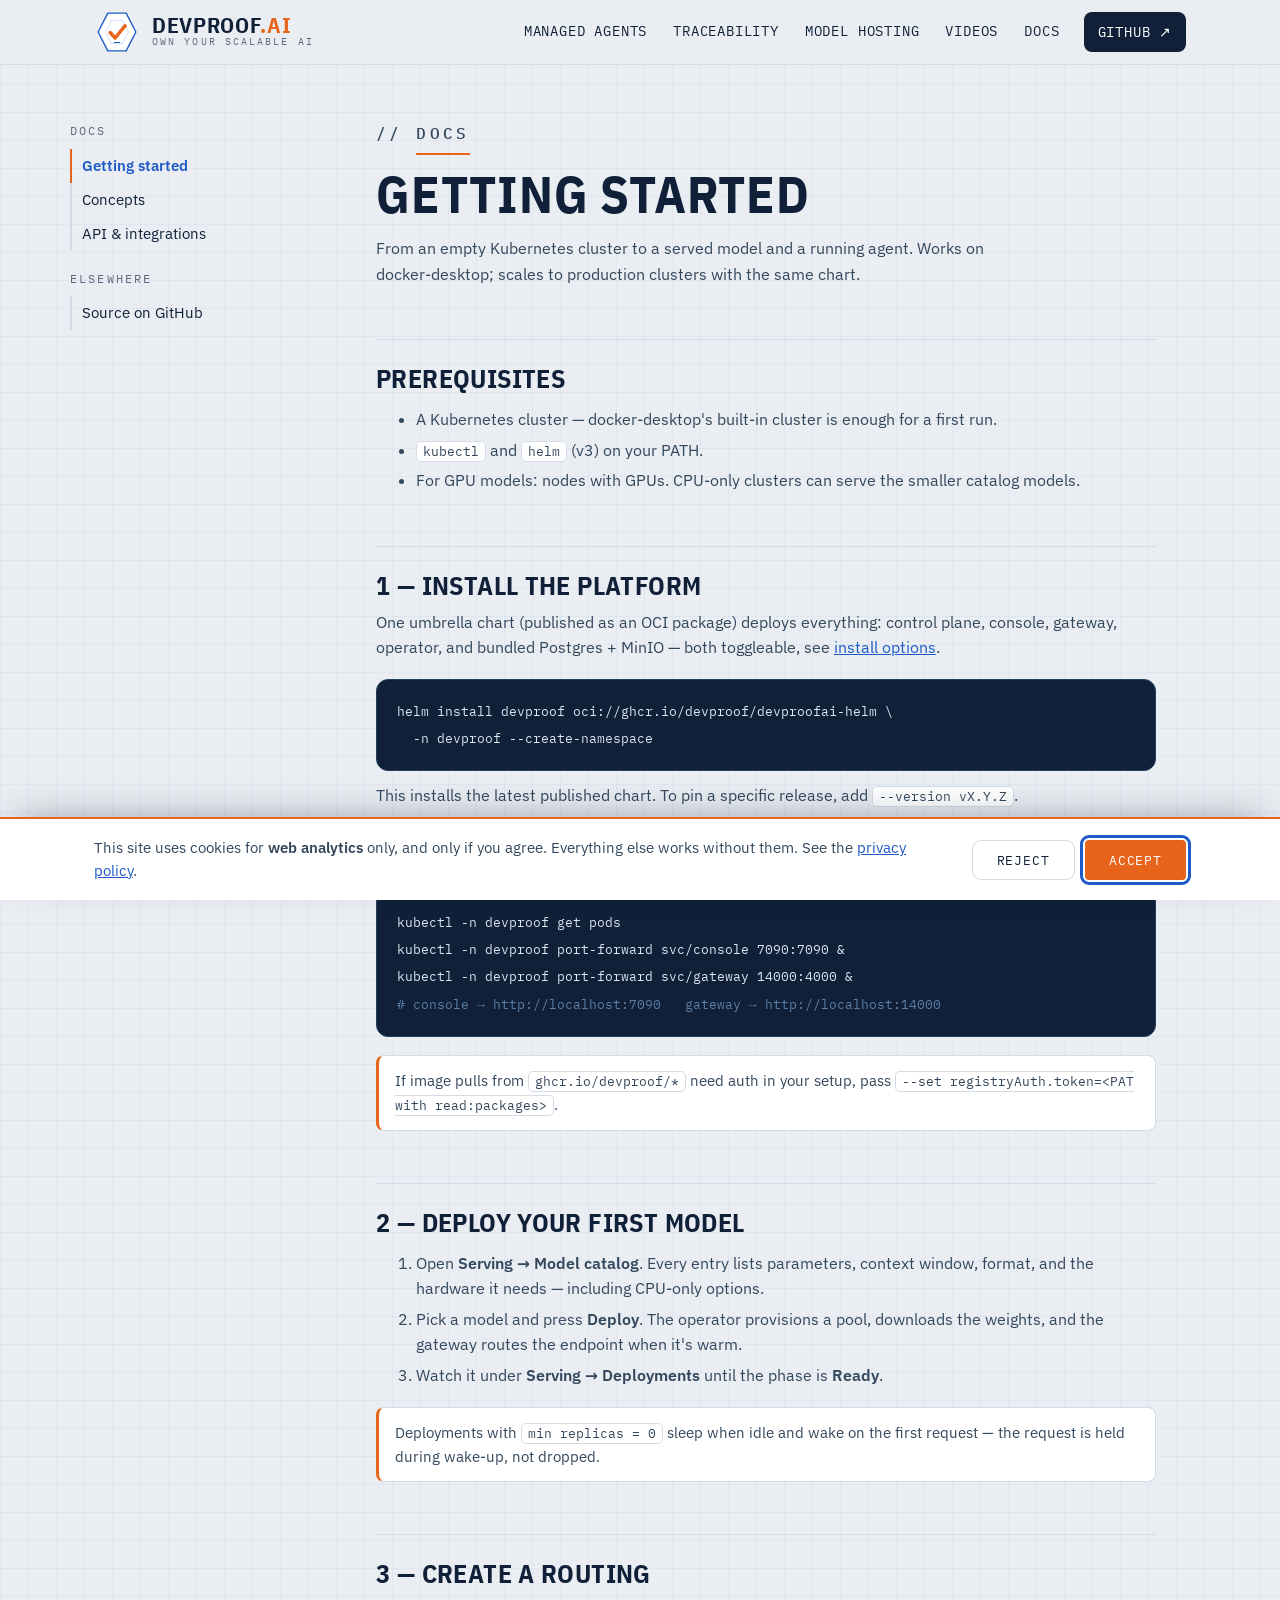
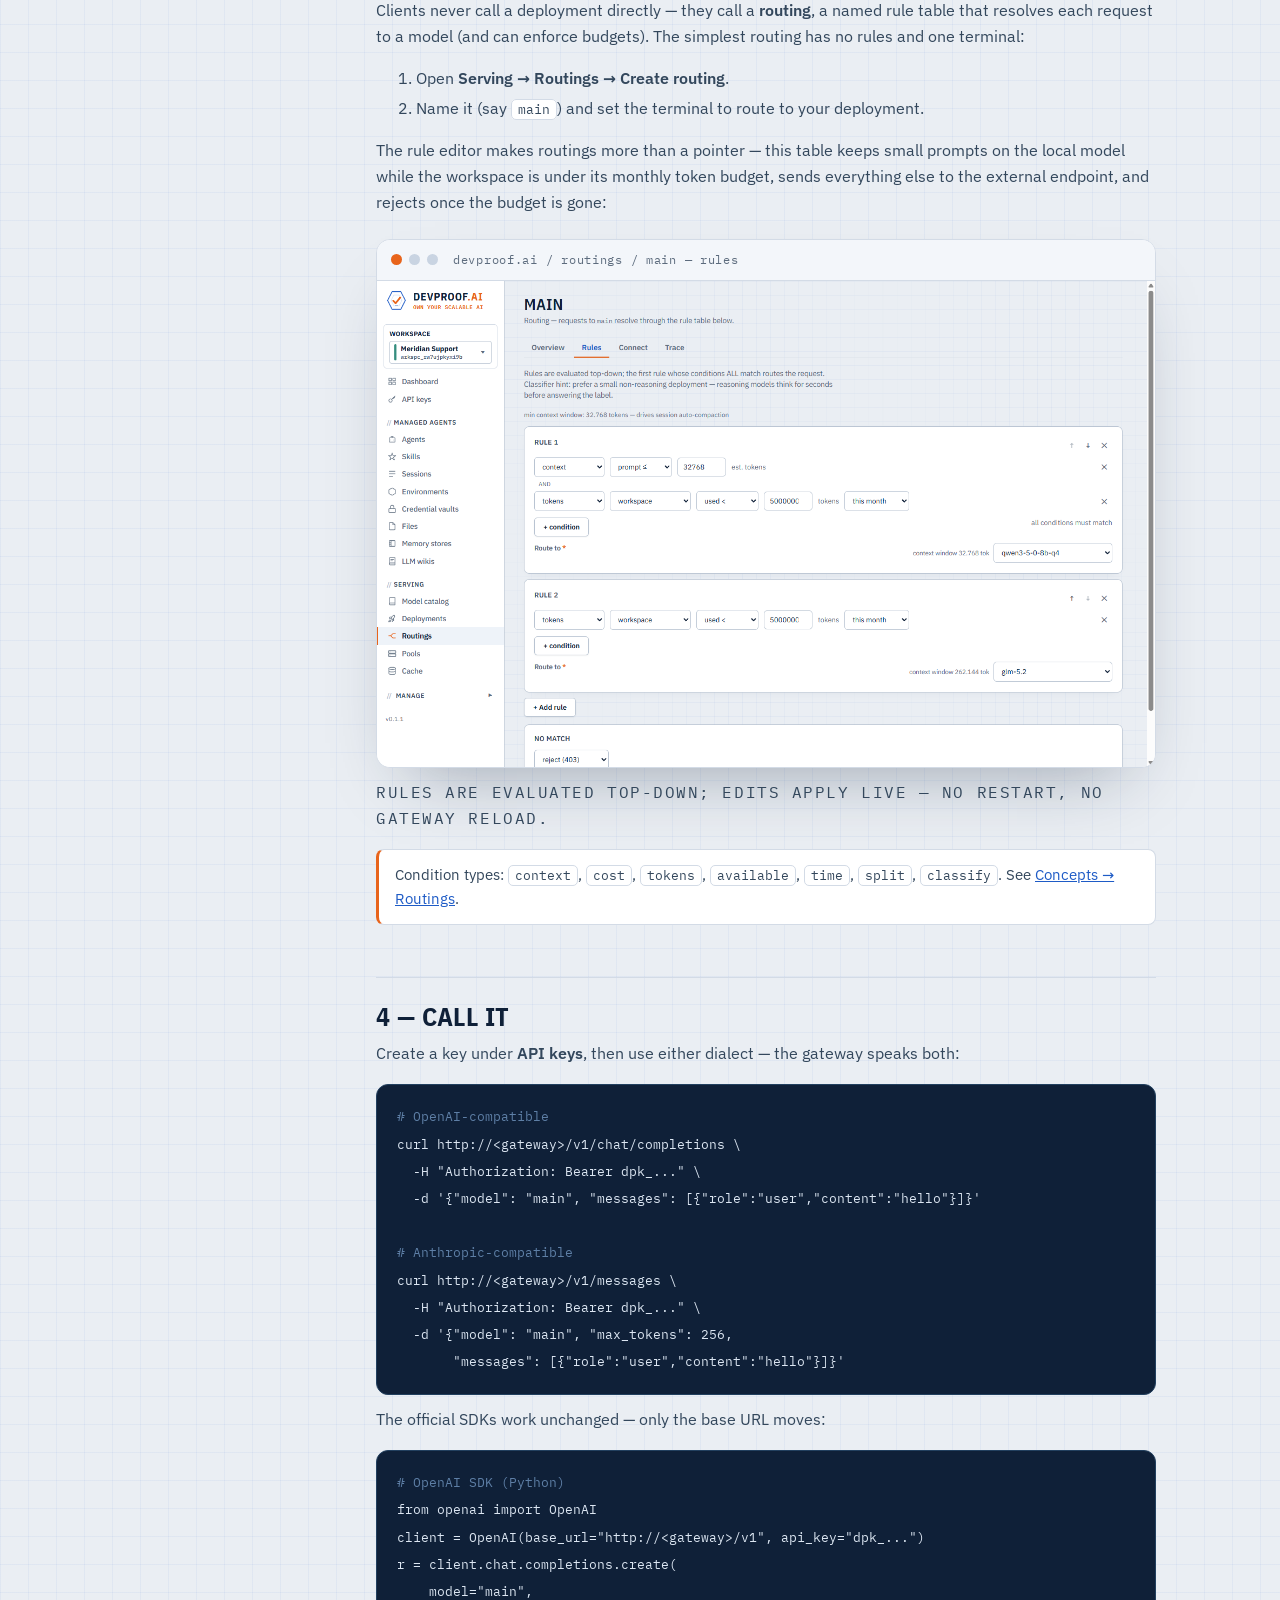
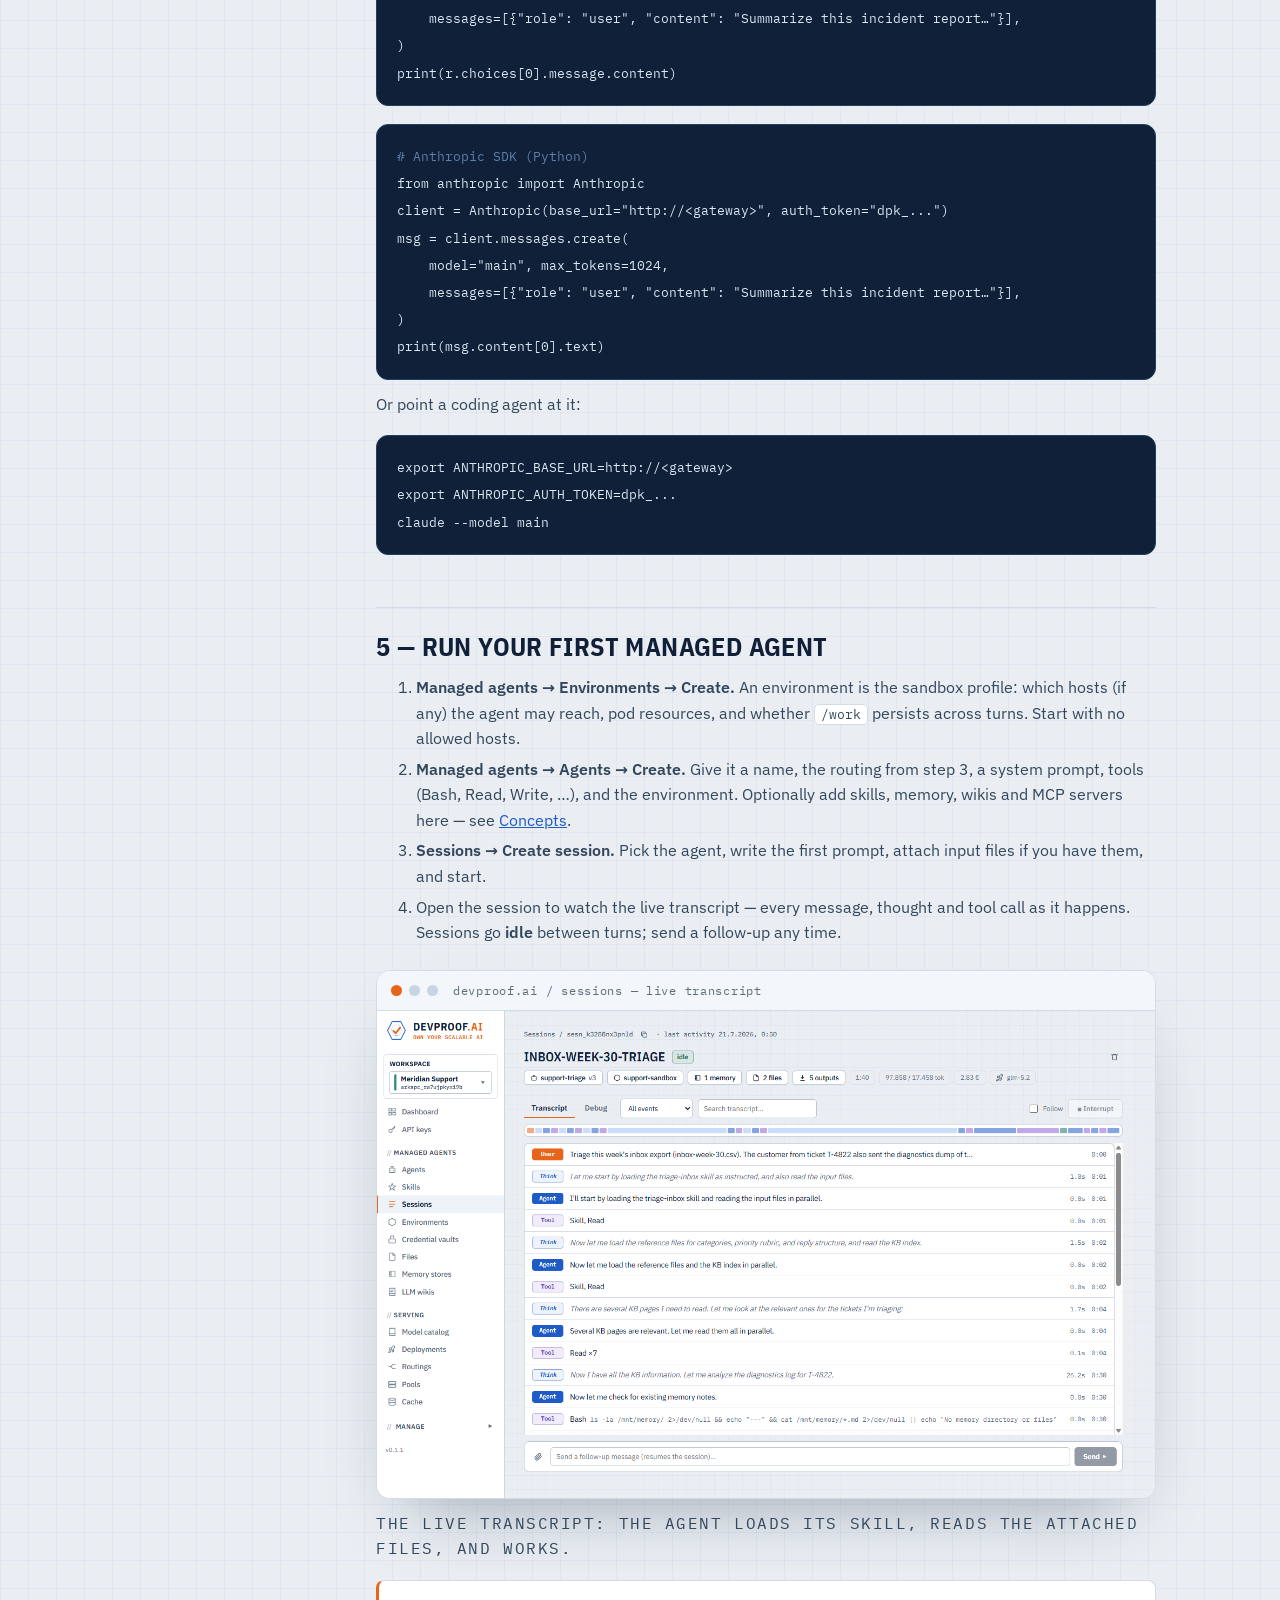
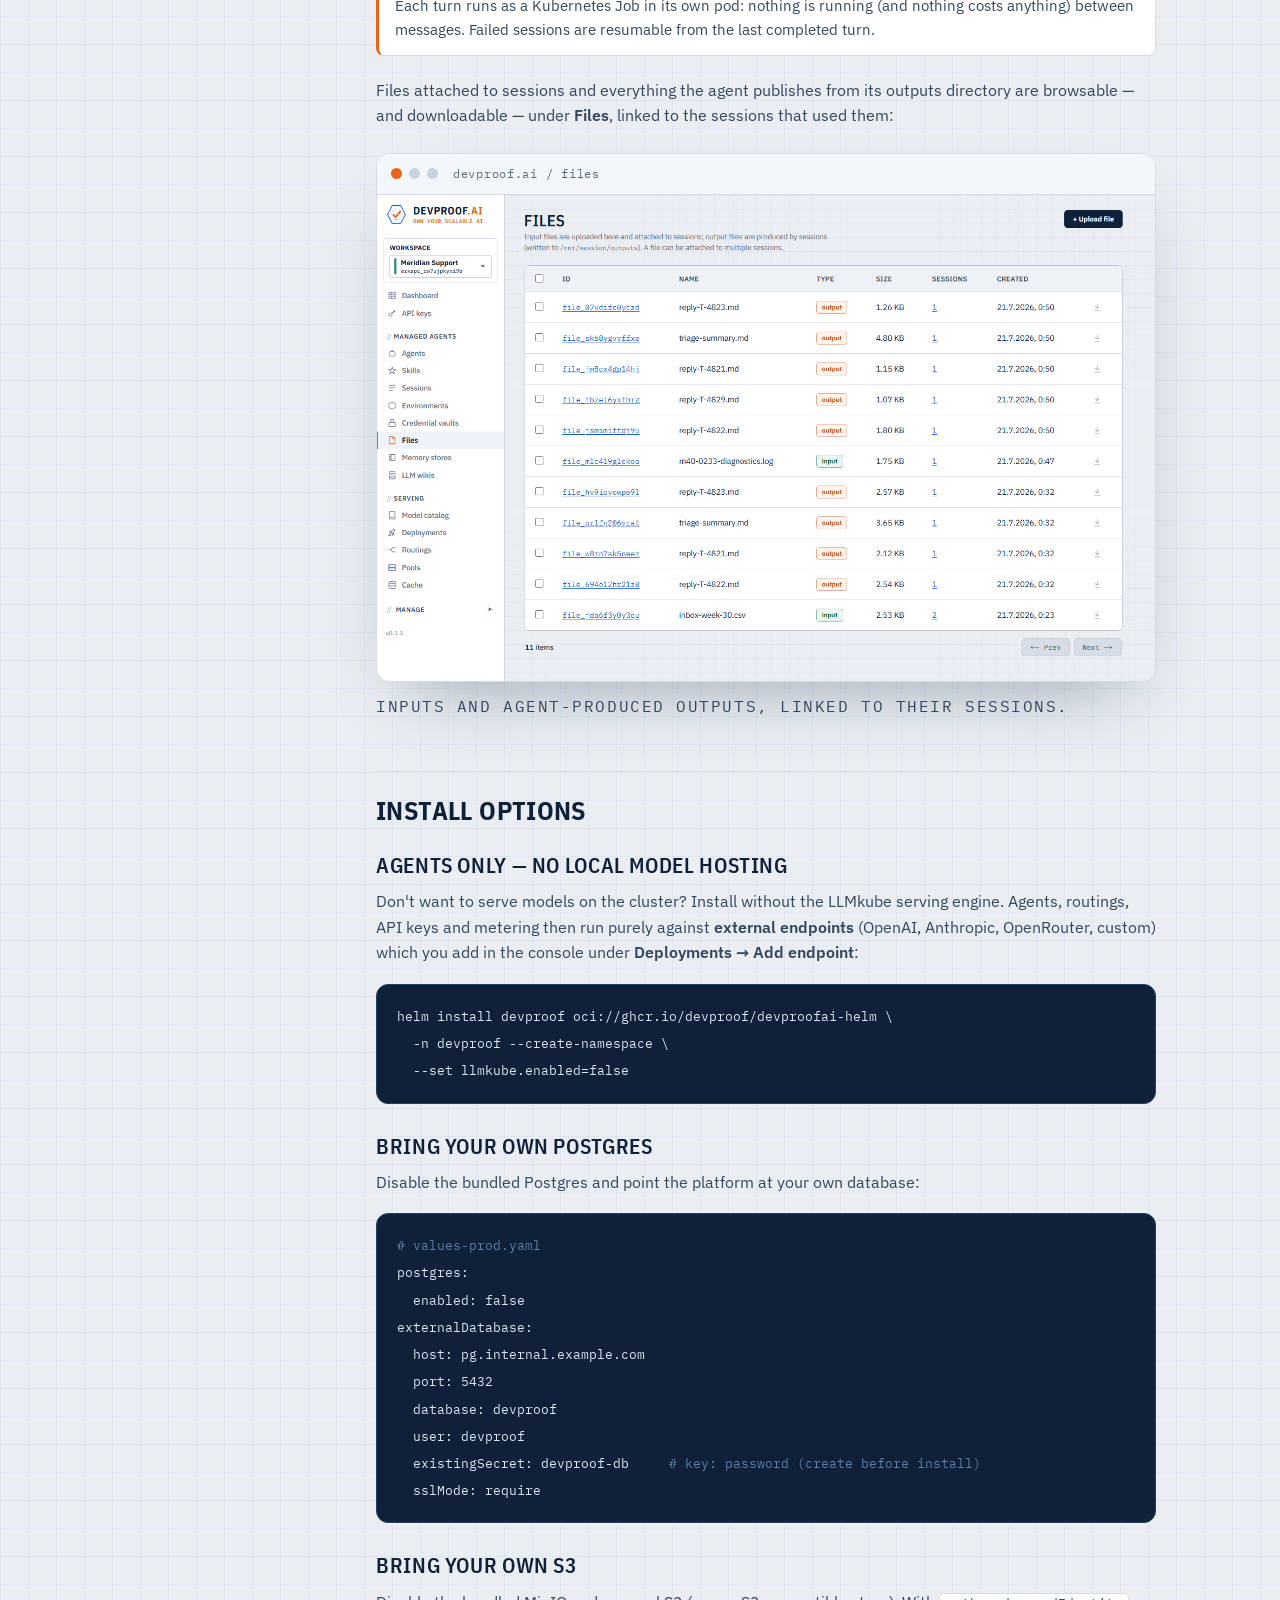
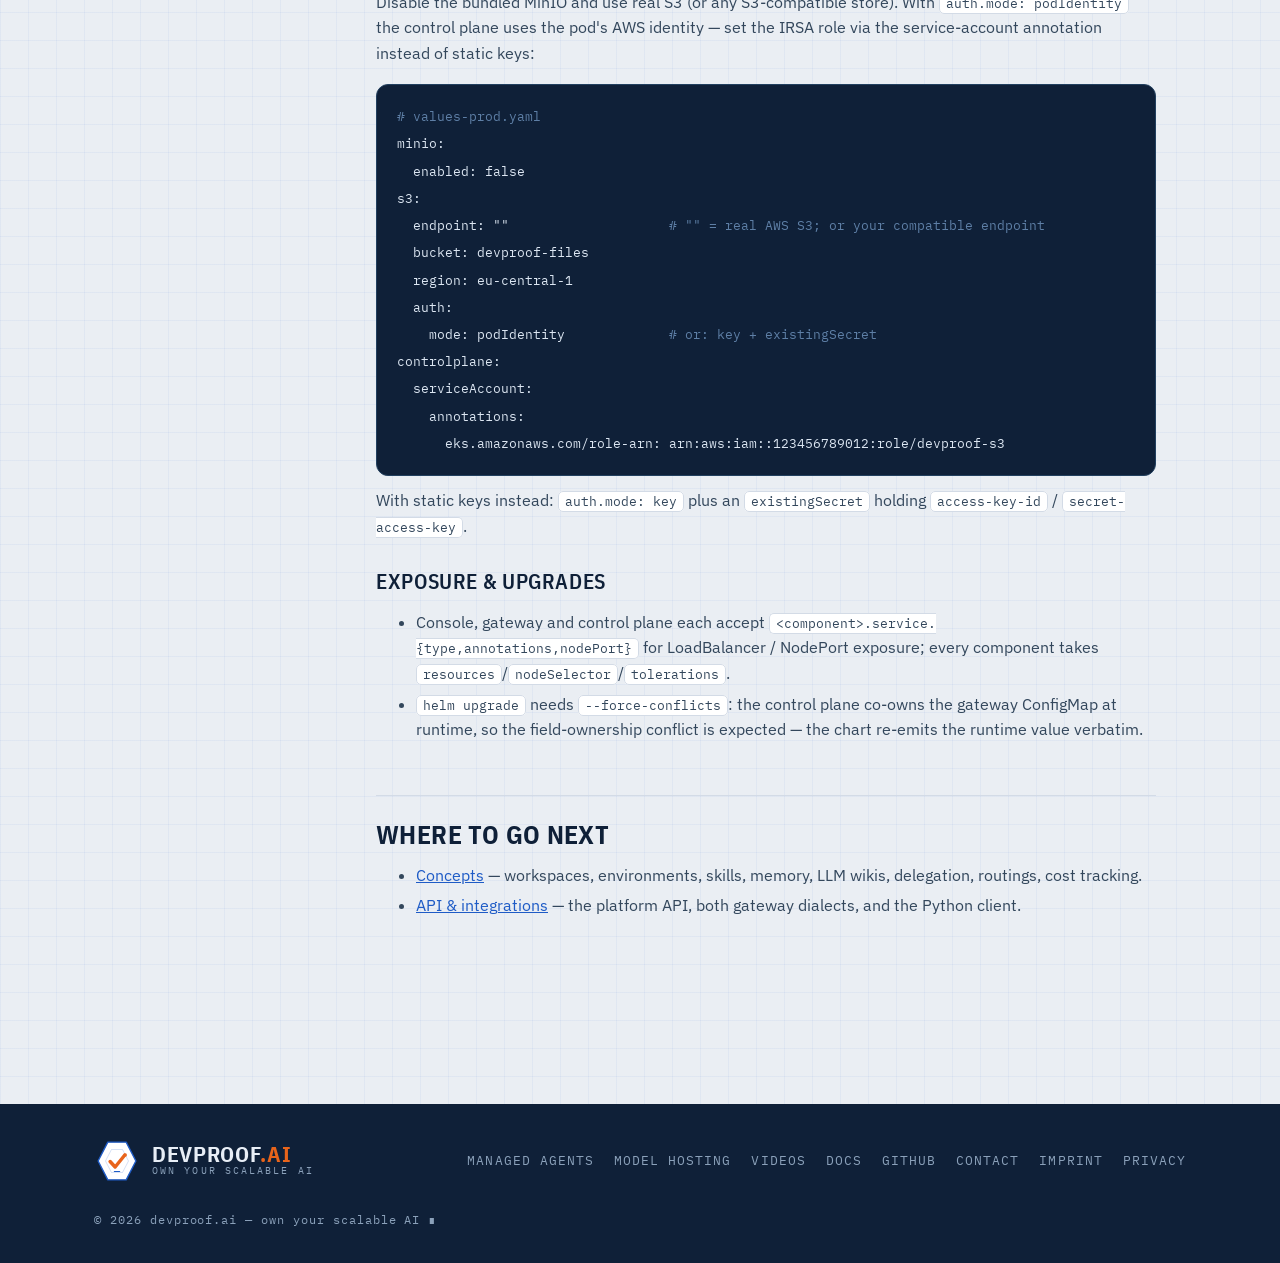
==== commit cc7da089: "agents-first site: managed agents, traceability and routing up front; videos page - landing page rea" ====
--- a/docs/index.html
+++ b/docs/index.html
@@ -34,8 +34,9 @@
     </a>
     <nav class="site-nav" aria-label="Main">
       <a href="../index.html#agents">Managed agents</a>
+      <a href="../index.html#trace">Traceability</a>
       <a href="../index.html#hosting">Model hosting</a>
-      <a href="../index.html#components">Components</a>
+      <a href="../videos.html">Videos</a>
       <a href="index.html">Docs</a>
       <a class="gh" href="https://github.com/devproof/devproofai">GitHub ↗</a>
     </nav>
@@ -262,6 +263,7 @@
     <nav aria-label="Footer">
       <a href="../index.html#agents">Managed agents</a>
       <a href="../index.html#hosting">Model hosting</a>
+      <a href="../videos.html">Videos</a>
       <a href="index.html">Docs</a>
       <a href="https://github.com/devproof/devproofai">GitHub</a>
       <a href="../contact.html">Contact</a>
--- a/assets/site.css
+++ b/assets/site.css
@@ -1,4 +1,4 @@
-/* devproof.ai — blueprint identity. Tokens from private/brand + the pitch deck. */
+/* devproof.ai — blueprint identity. */
 :root{
   --paper:#EAEEF3; --ink:#0F2038; --blue:#1E5BC6; --cyan:#57E6FF; --orange:#E8641B;
   --muted:#5C6B7D; --line:#D3DBE6; --panel:#FFFFFF;
@@ -173,7 +173,7 @@
 .comp .c p{color:var(--muted);font-size:15px;margin-top:8px}
 .comp .c p code{font-family:var(--mono);font-size:12.5px;background:var(--paper);padding:1px 5px;border-radius:4px}
 
-/* dark investor band */
+/* dark band */
 .band{background:var(--navy);color:#E8EEF6;border-radius:18px;padding:56px 56px 60px;margin-top:84px;
   background-image:linear-gradient(rgba(87,160,255,.05) 1px,transparent 1px),linear-gradient(90deg,rgba(87,160,255,.05) 1px,transparent 1px);
   background-size:28px 28px}
@@ -272,4 +272,31 @@
   .band{padding:36px 24px 40px}
   .site-head .wrap{height:auto;padding:12px 24px;flex-wrap:wrap}
   .site-nav{gap:14px}
-}
+  /* The wrapped nav makes the header ~240px tall — sticky at that height covers
+     the heading of every section an anchor link jumps to, and a third of the
+     viewport while scrolling. Let it scroll away on phones. */
+  .site-head{position:static}
+}
+
+/* ── Video tiles (index teaser) ── */
+.tiles{display:grid;grid-template-columns:repeat(5,1fr);gap:14px;margin-top:40px}
+.tiles .tile{display:block;border:1px solid var(--line);border-radius:10px;overflow:hidden;background:var(--panel);text-decoration:none}
+.tiles .tile img{display:block;width:100%;height:auto}
+.tiles .tile span{display:block;padding:8px 10px;font-family:var(--mono);font-size:12px;letter-spacing:.05em;text-transform:uppercase;color:var(--ink)}
+.tiles .tile:hover{border-color:var(--blue)}
+@media (max-width:980px){.tiles{grid-template-columns:repeat(2,1fr)}.tiles .tile:nth-child(5){grid-column:1/-1;max-width:calc(50% - 7px);justify-self:center;width:100%}}
+
+/* ── Video facades (videos page) ── */
+.video-grid{display:grid;grid-template-columns:1fr 1fr;gap:28px;margin-top:40px}
+.video-grid figure{margin:0}
+.video-grid figure:nth-child(5){grid-column:1/-1;max-width:60%;justify-self:center;width:100%}
+.video-wrap{position:relative;aspect-ratio:16/9;background:#000}
+.video-wrap iframe{position:absolute;inset:0;width:100%;height:100%;border:0}
+.facade{position:relative;display:block;width:100%;height:100%;padding:0;border:0;background:none;cursor:pointer}
+.facade img{display:block;width:100%;height:100%;object-fit:cover}
+.facade .play{position:absolute;inset:0;display:flex;align-items:center;justify-content:center}
+.facade .play i{width:74px;height:52px;border-radius:12px;background:rgba(15,32,56,.82);display:flex;align-items:center;justify-content:center;transition:background .15s}
+.facade .play i::after{content:"";border-style:solid;border-width:11px 0 11px 19px;border-color:transparent transparent transparent #fff;margin-left:4px}
+.facade:hover .play i,.facade:focus-visible .play i{background:var(--orange)}
+.vid-note{font-family:var(--mono);font-size:12px;color:var(--muted);margin-top:8px}
+@media (max-width:980px){.video-grid{grid-template-columns:1fr}.video-grid figure:nth-child(5){max-width:none}}
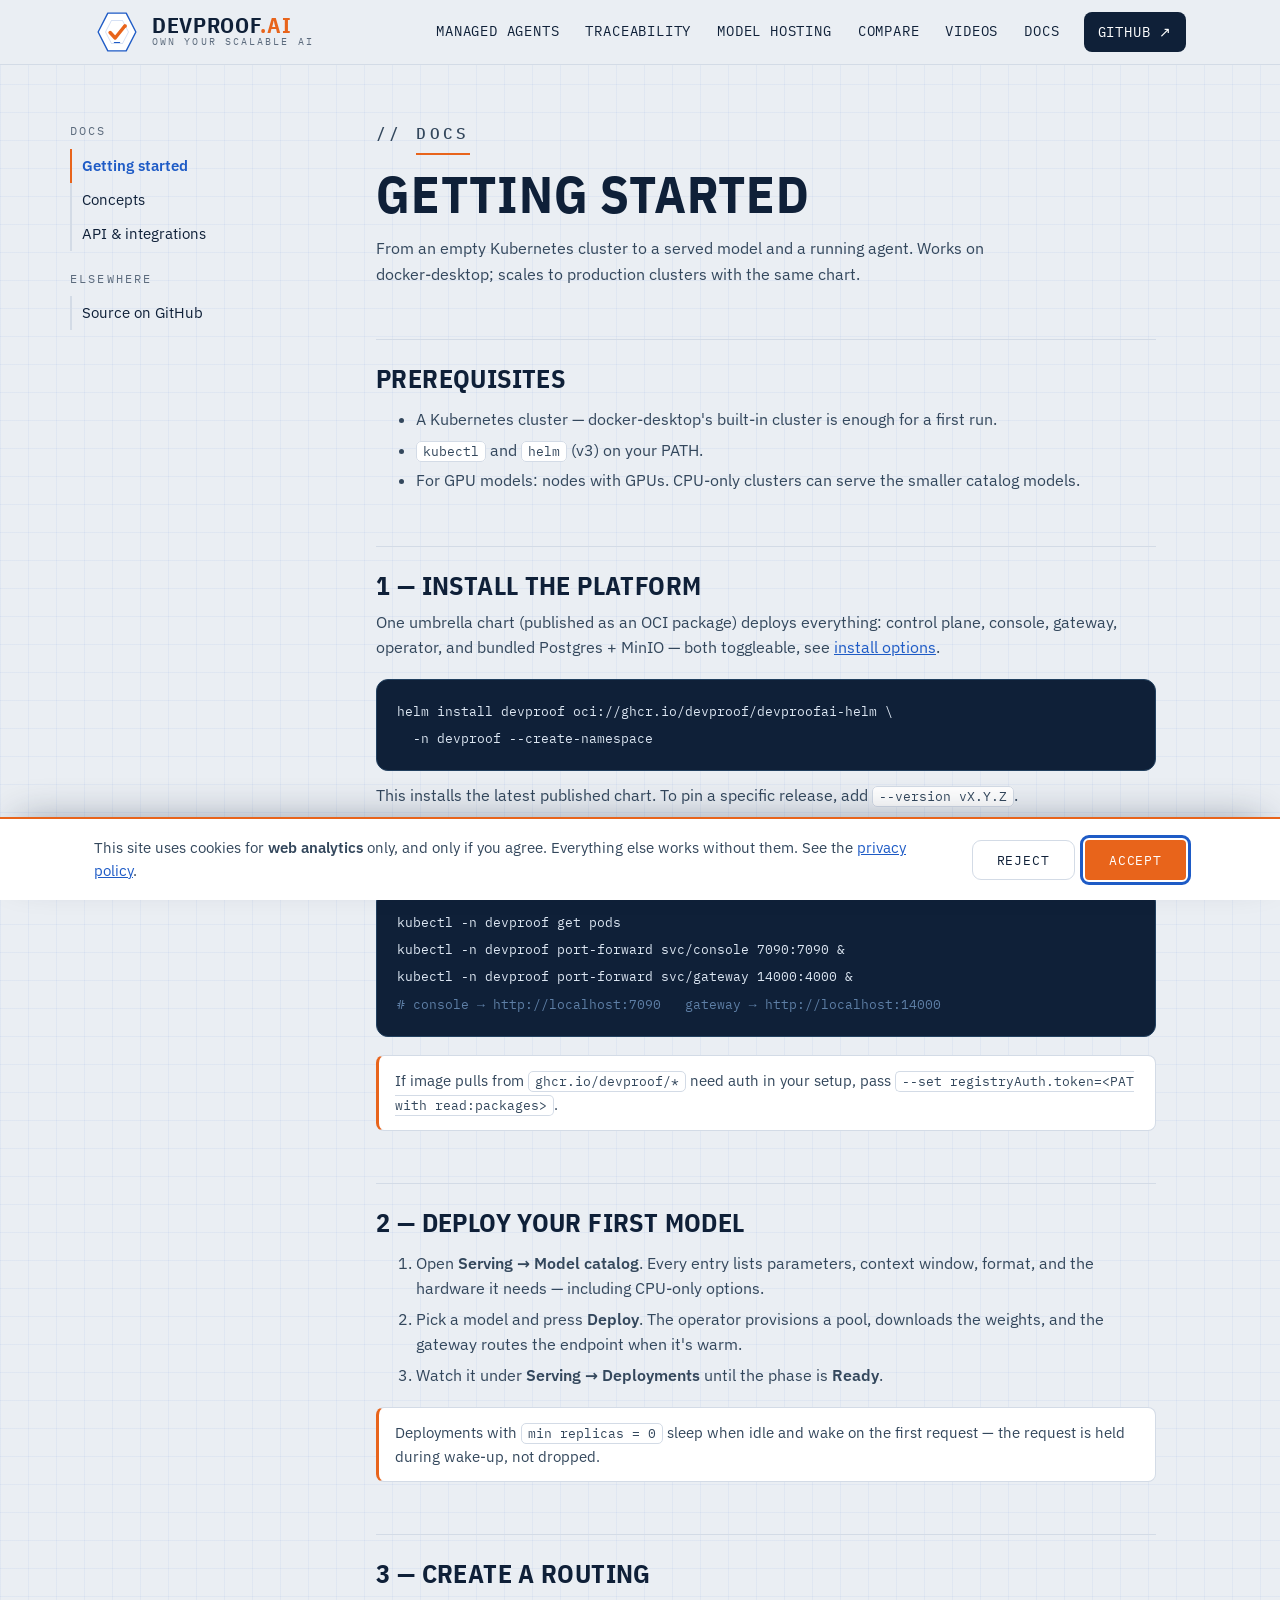
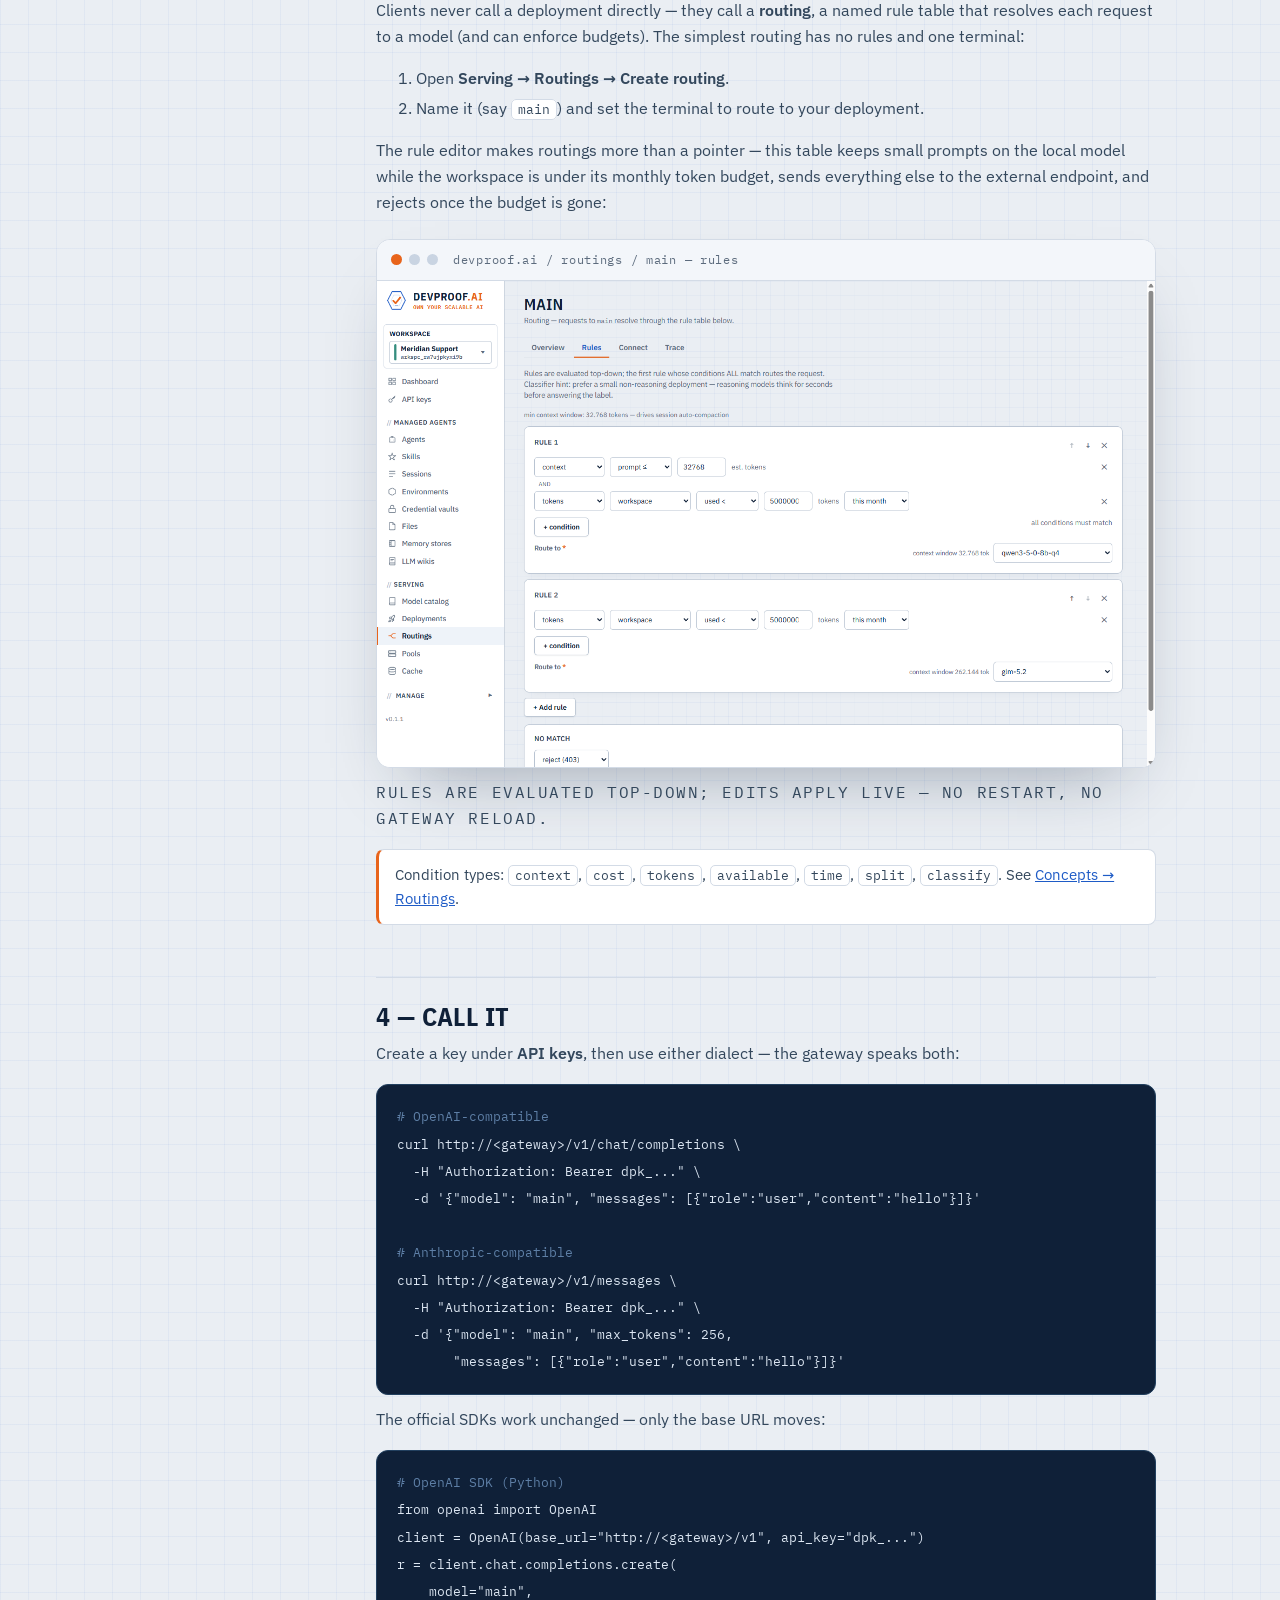
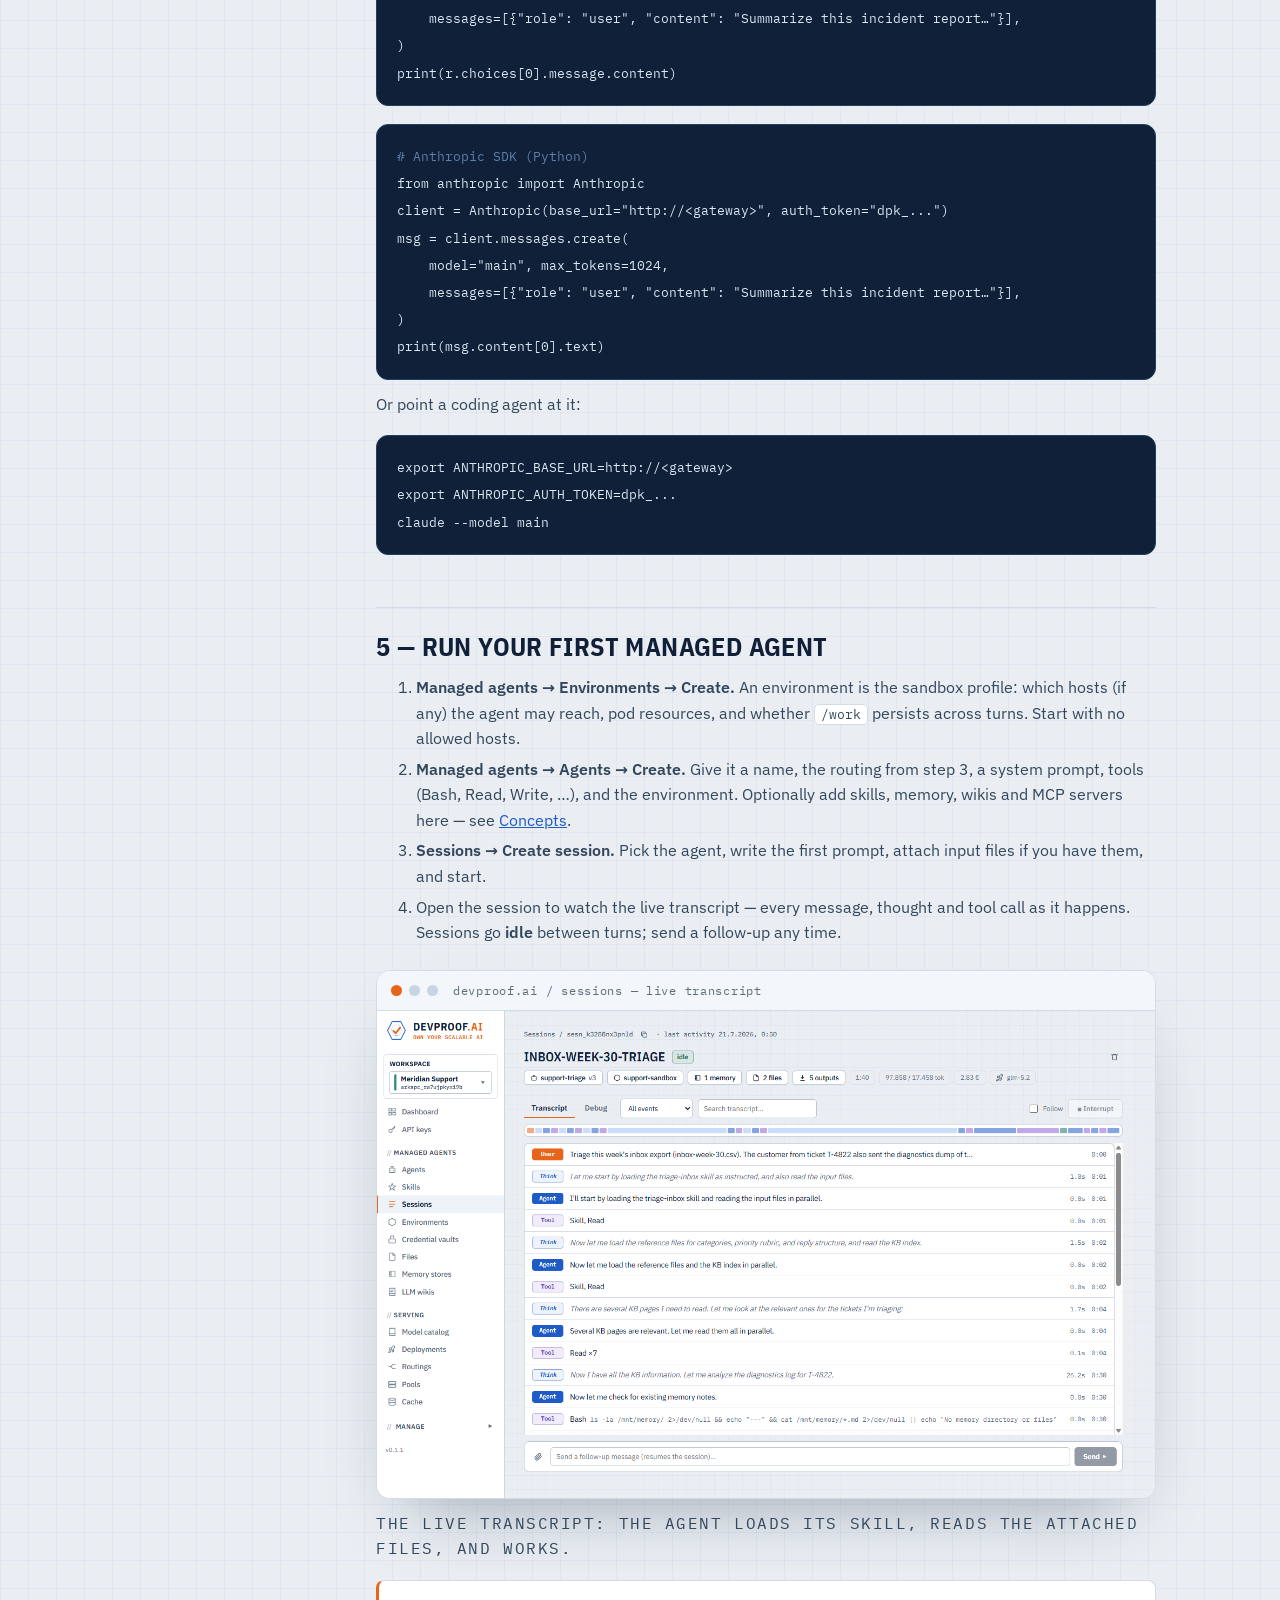
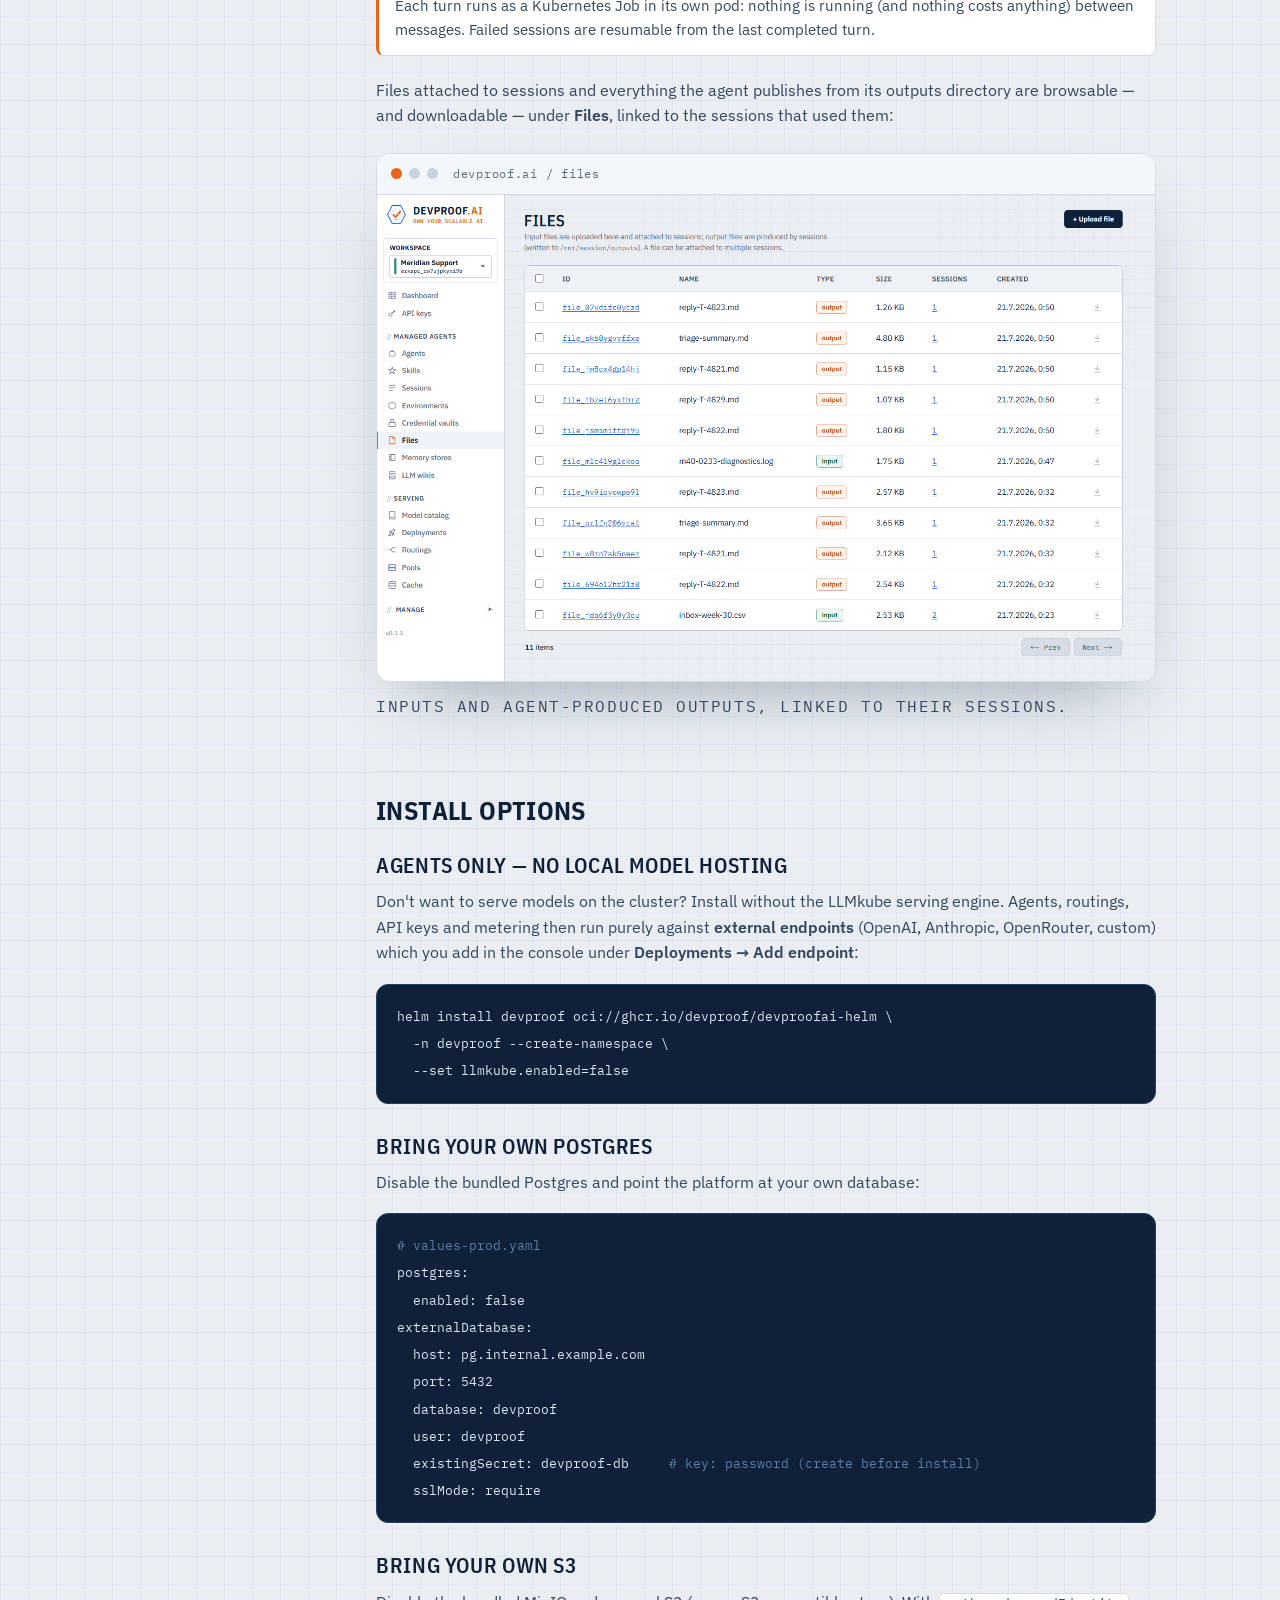
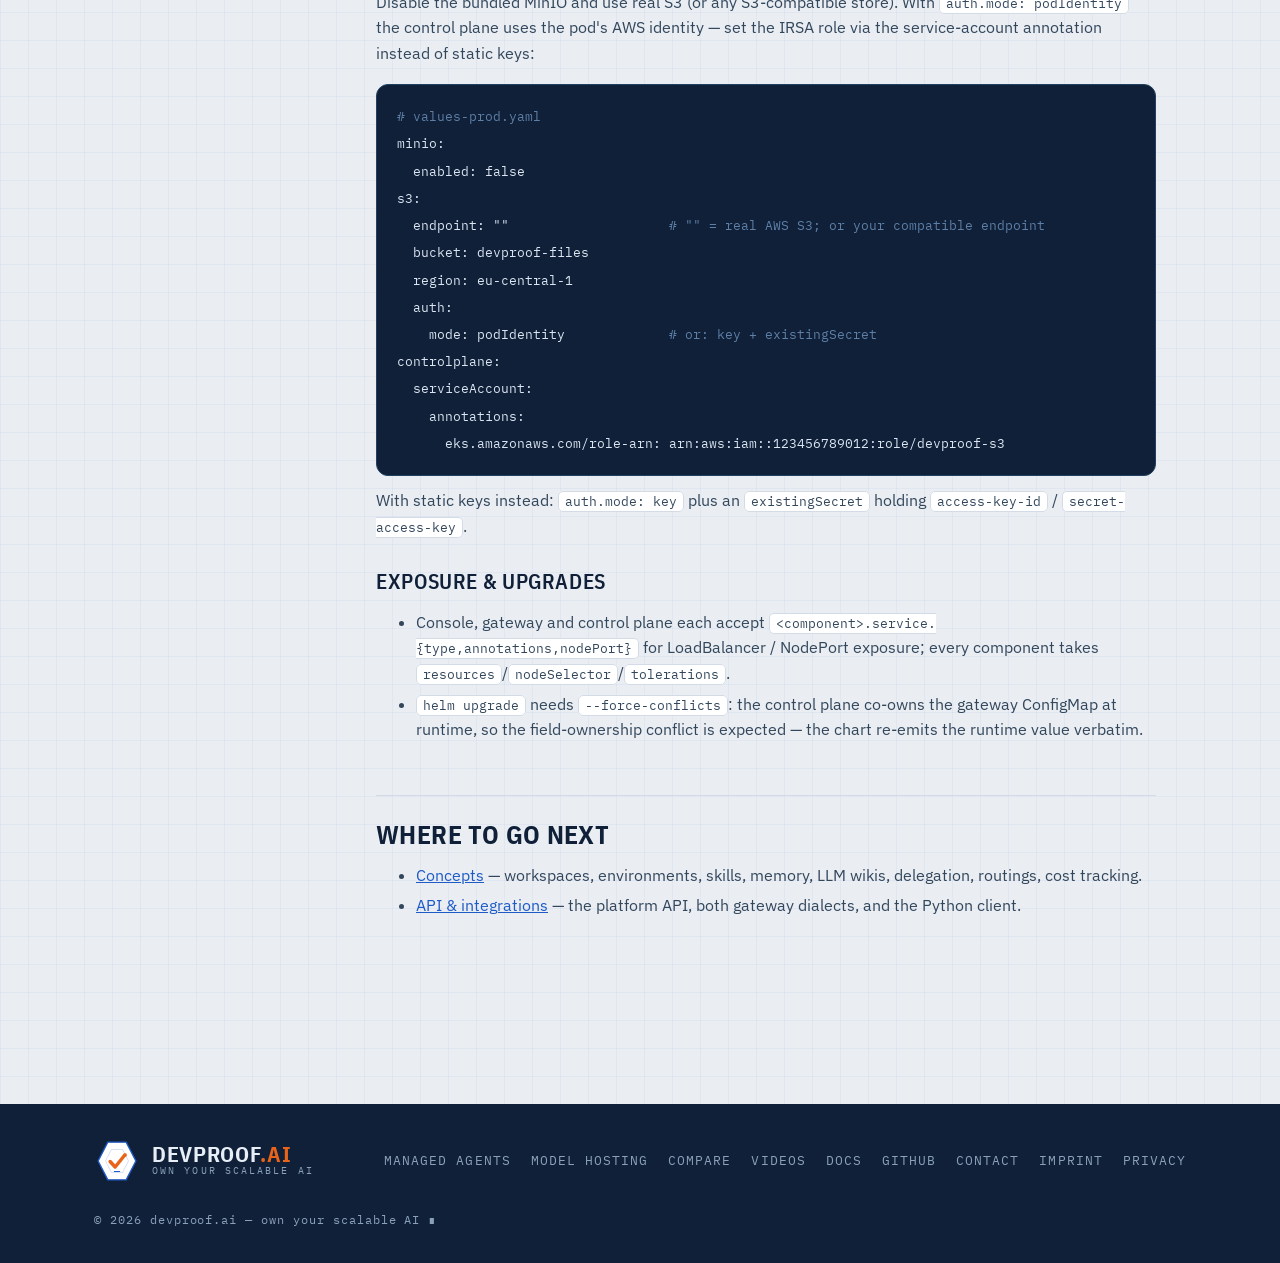
==== commit 894896e6: "seo: comparison page, social cards and indexing metadata The site was indexed in neither Google nor " ====
--- a/docs/index.html
+++ b/docs/index.html
@@ -5,9 +5,23 @@
 <meta name="viewport" content="width=device-width,initial-scale=1">
 <title>Getting started — DEVPROOF.AI docs</title>
 <meta name="description" content="Install Devproof AI on any Kubernetes cluster, deploy your first model, and run your first managed agent.">
+<link rel="canonical" href="https://devproof.ai/docs/index.html">
 <link rel="stylesheet" href="../assets/fonts.css">
 <link rel="stylesheet" href="../assets/site.css">
 <link rel="icon" type="image/svg+xml" href="../assets/mark.svg">
+<meta property="og:type" content="website">
+<meta property="og:site_name" content="DEVPROOF.AI">
+<meta property="og:title" content="Getting started — DEVPROOF.AI docs">
+<meta property="og:description" content="Install Devproof AI on any Kubernetes cluster, deploy your first model, and run your first managed agent.">
+<meta property="og:url" content="https://devproof.ai/docs/index.html">
+<meta property="og:image" content="https://devproof.ai/assets/og.png">
+<meta property="og:image:width" content="1200">
+<meta property="og:image:height" content="630">
+<meta property="og:image:alt" content="DEVPROOF.AI — open-source managed AI agents on Kubernetes">
+<meta name="twitter:card" content="summary_large_image">
+<meta name="twitter:title" content="Getting started — DEVPROOF.AI docs">
+<meta name="twitter:description" content="Install Devproof AI on any Kubernetes cluster, deploy your first model, and run your first managed agent.">
+<meta name="twitter:image" content="https://devproof.ai/assets/og.png">
 </head>
 <body>
 
@@ -36,6 +50,7 @@
       <a href="../index.html#agents">Managed agents</a>
       <a href="../index.html#trace">Traceability</a>
       <a href="../index.html#hosting">Model hosting</a>
+      <a href="../compare.html">Compare</a>
       <a href="../videos.html">Videos</a>
       <a href="index.html">Docs</a>
       <a class="gh" href="https://github.com/devproof/devproofai">GitHub ↗</a>
@@ -263,6 +278,7 @@
     <nav aria-label="Footer">
       <a href="../index.html#agents">Managed agents</a>
       <a href="../index.html#hosting">Model hosting</a>
+      <a href="../compare.html">Compare</a>
       <a href="../videos.html">Videos</a>
       <a href="index.html">Docs</a>
       <a href="https://github.com/devproof/devproofai">GitHub</a>
--- a/assets/site.css
+++ b/assets/site.css
@@ -299,4 +299,19 @@
 .facade .play i::after{content:"";border-style:solid;border-width:11px 0 11px 19px;border-color:transparent transparent transparent #fff;margin-left:4px}
 .facade:hover .play i,.facade:focus-visible .play i{background:var(--orange)}
 .vid-note{font-family:var(--mono);font-size:12px;color:var(--muted);margin-top:8px}
+/* subpage page-title: h1 semantics at section-heading scale (bare h1 is hero-sized) */
+h1.sec-head{font-size:clamp(30px,4.6vw,50px)}
 @media (max-width:980px){.video-grid{grid-template-columns:1fr}.video-grid figure:nth-child(5){max-width:none}}
+
+/* ── comparison page ── */
+.cmp-body{min-width:0;max-width:94ch}
+.cmp-scroll{overflow-x:auto;margin-top:18px;border:1px solid var(--line);border-radius:10px;background:#fff}
+.cmp-scroll table{border-collapse:collapse;width:100%;min-width:760px}
+.cmp-scroll th,.cmp-scroll td{border-bottom:1px solid var(--line);padding:10px 14px;text-align:left;font-size:14px;vertical-align:top}
+.cmp-scroll thead th{font-family:var(--mono);font-size:11.5px;letter-spacing:.14em;text-transform:uppercase;color:var(--muted);background:#F3F6FA}
+.cmp-scroll thead th.us{color:var(--blue)}
+.cmp-scroll tbody th{font-family:var(--sans);font-size:14px;font-weight:600;color:var(--ink);background:#FAFCFE;white-space:nowrap}
+.cmp-scroll tbody tr:last-child th,.cmp-scroll tbody tr:last-child td{border-bottom:0}
+.cmp-y{color:var(--blue);font-weight:600}
+.cmp-n{color:var(--muted)}
+.cmp-asof{font-family:var(--mono);font-size:12px;color:var(--muted);margin-top:10px}
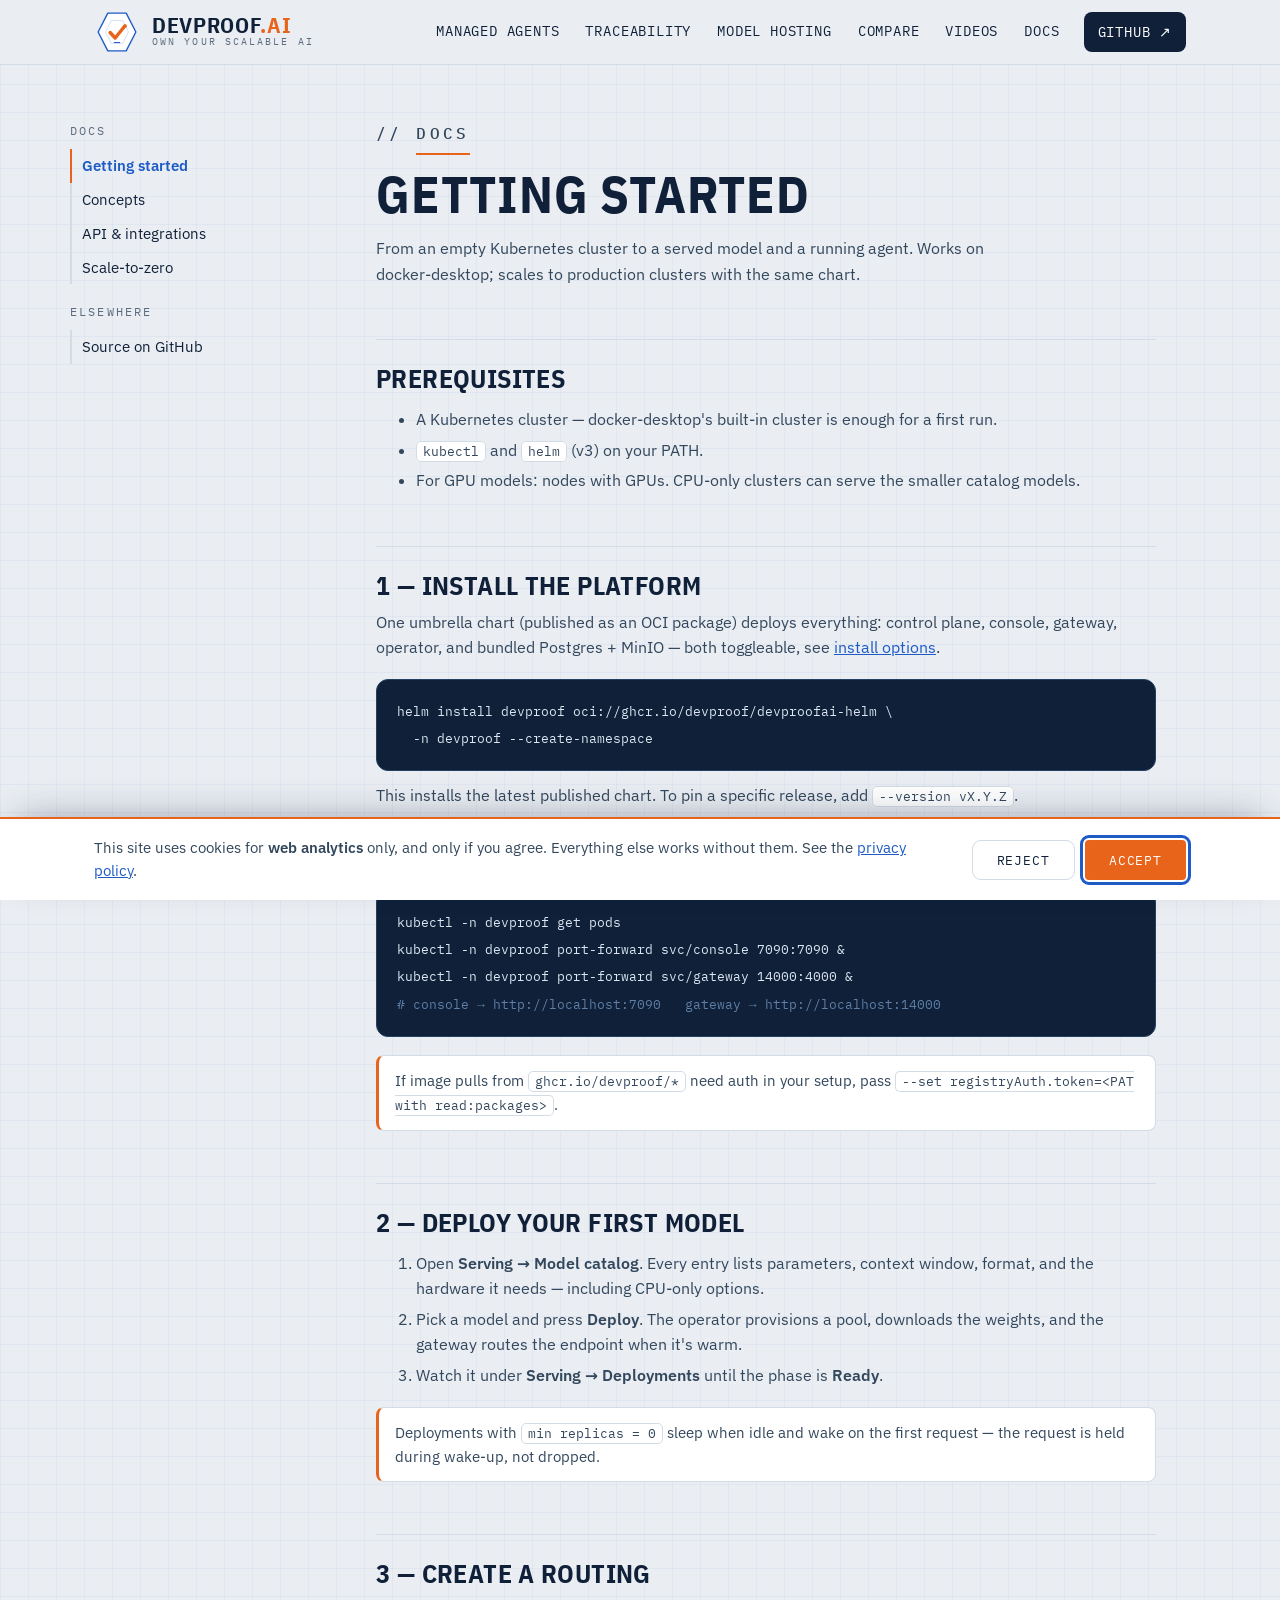
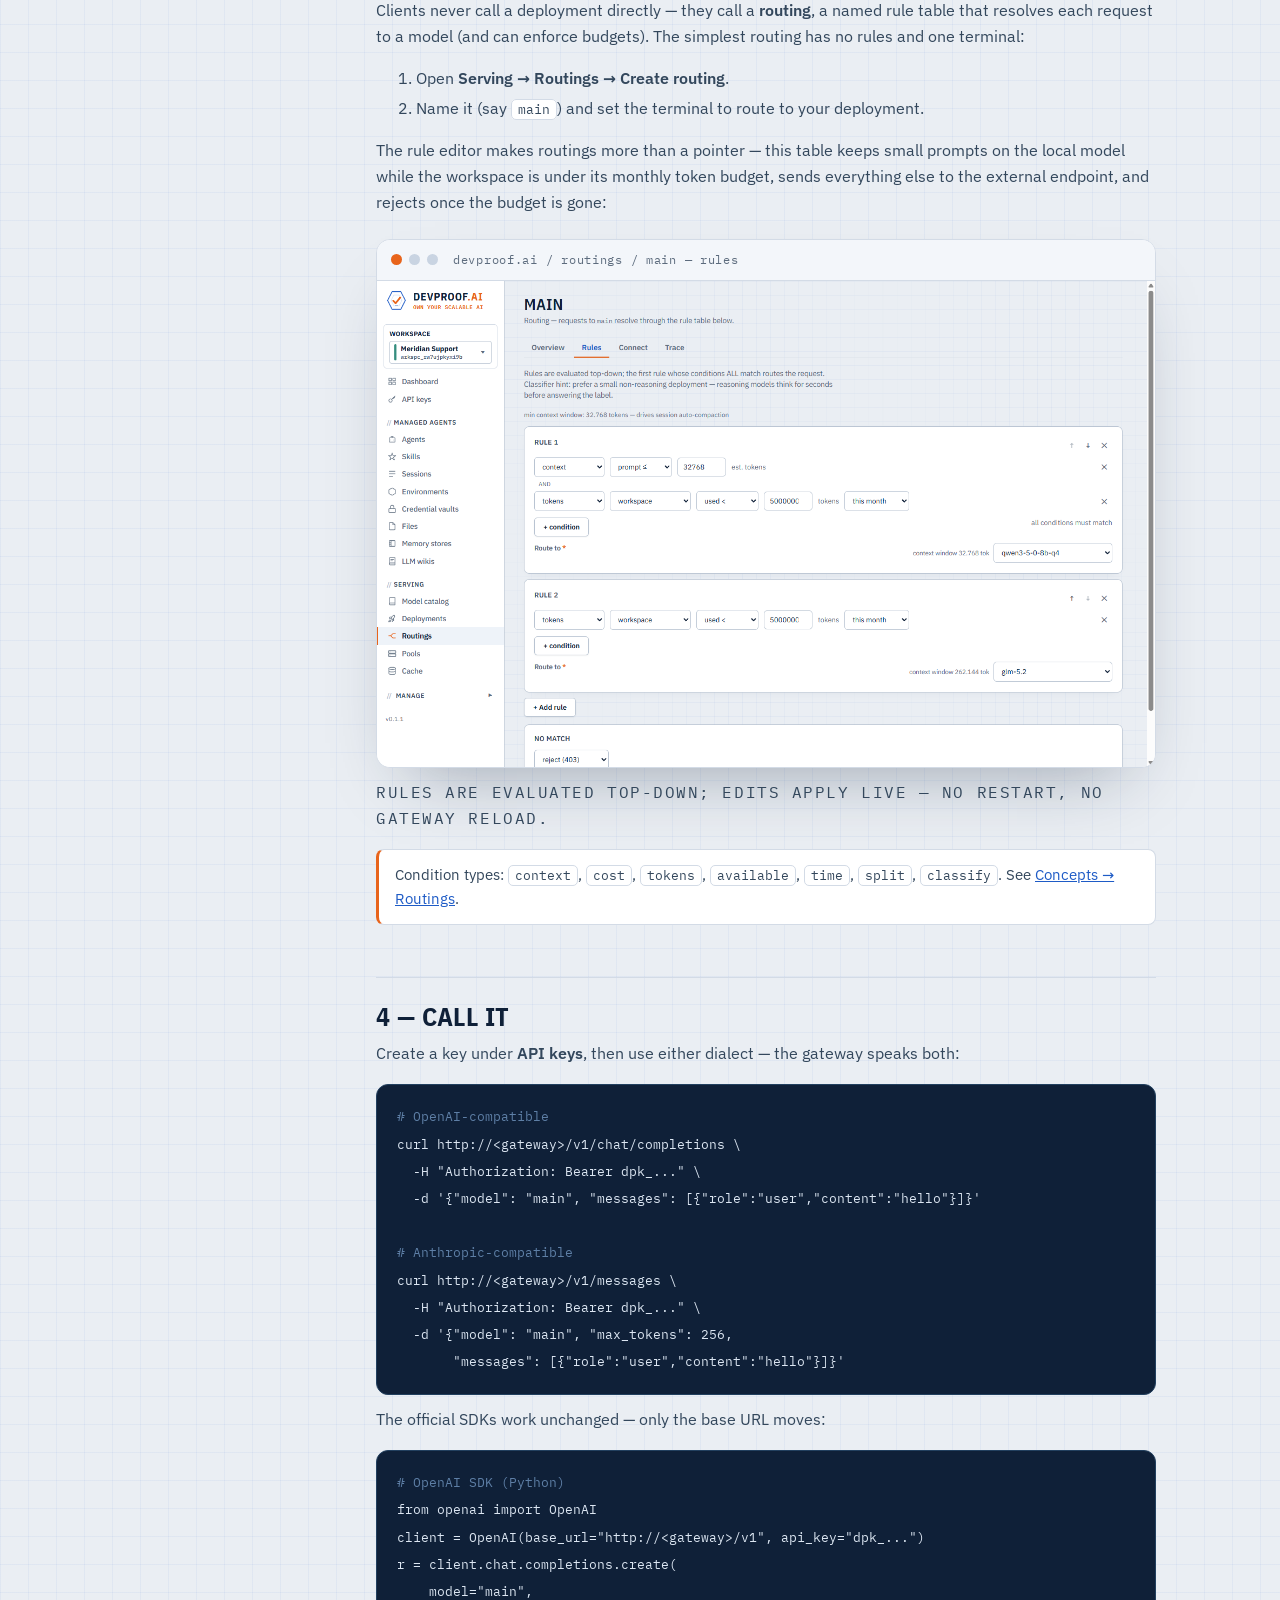
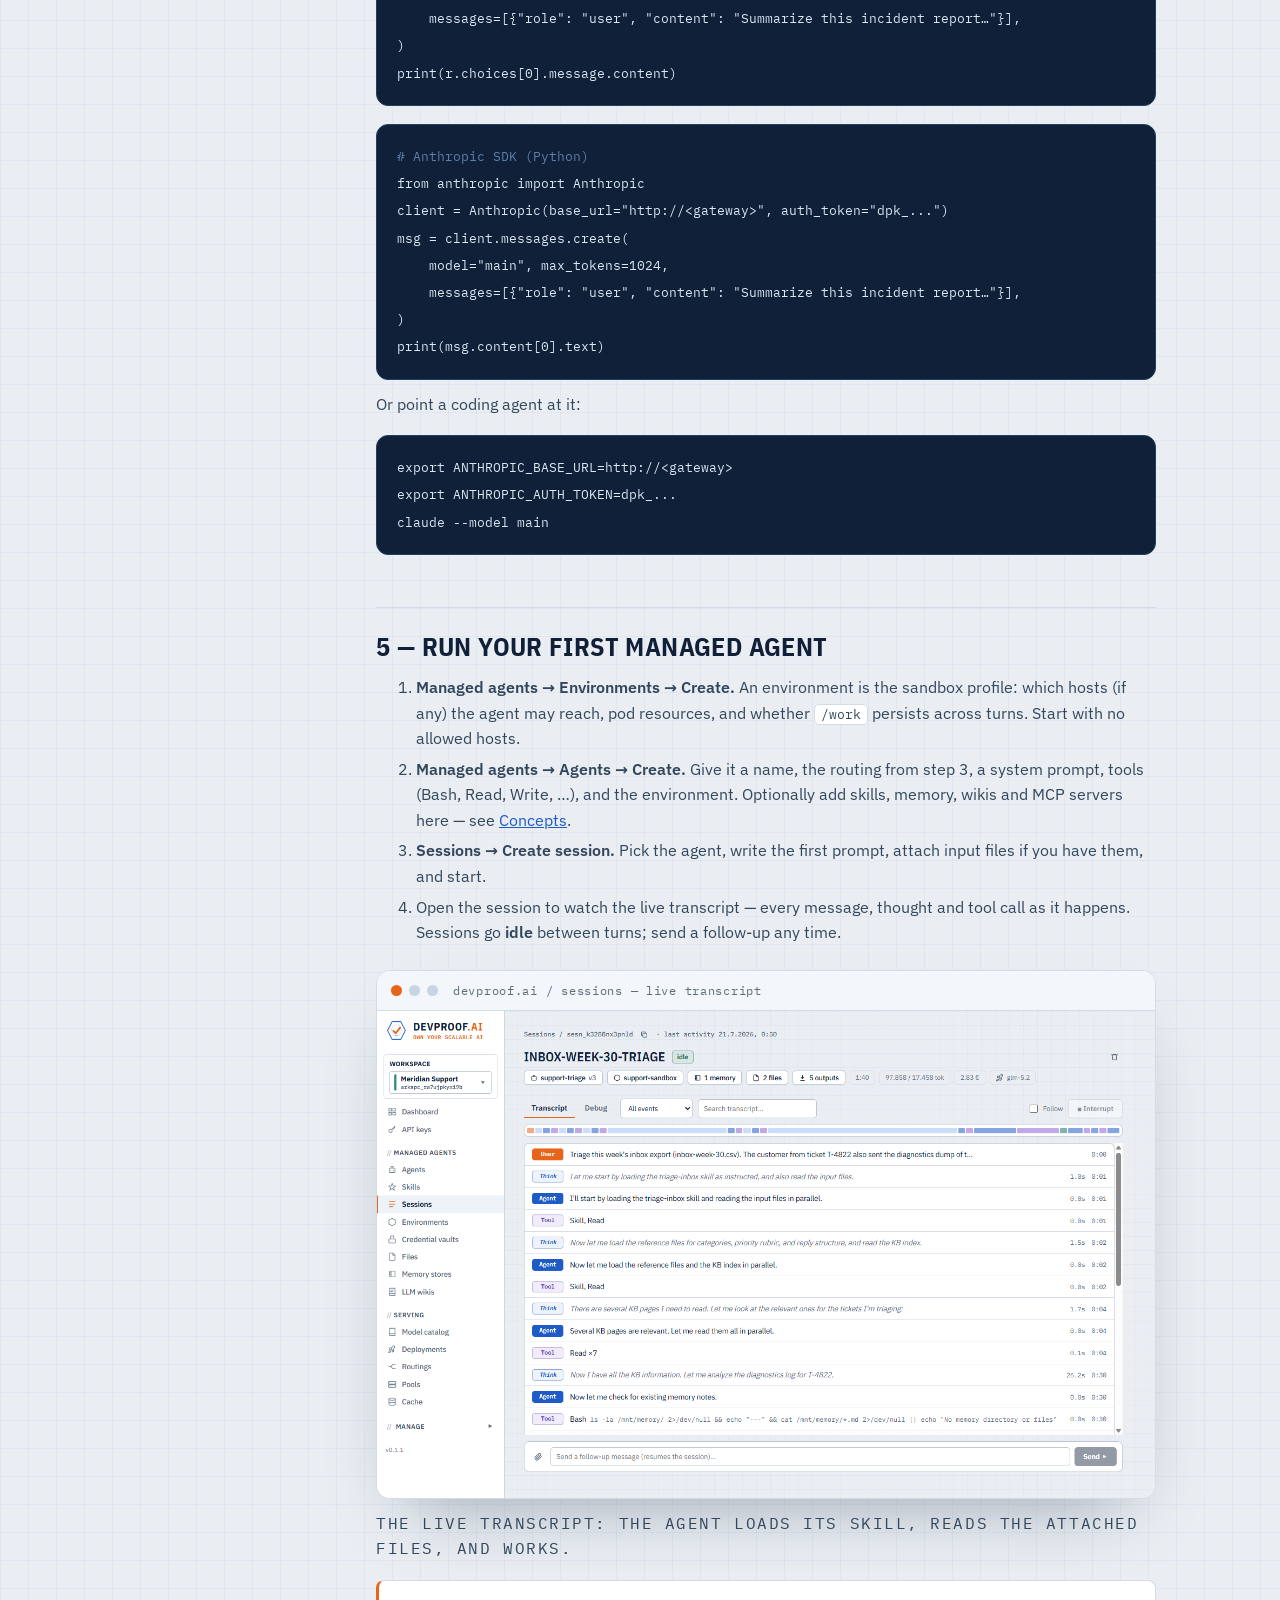
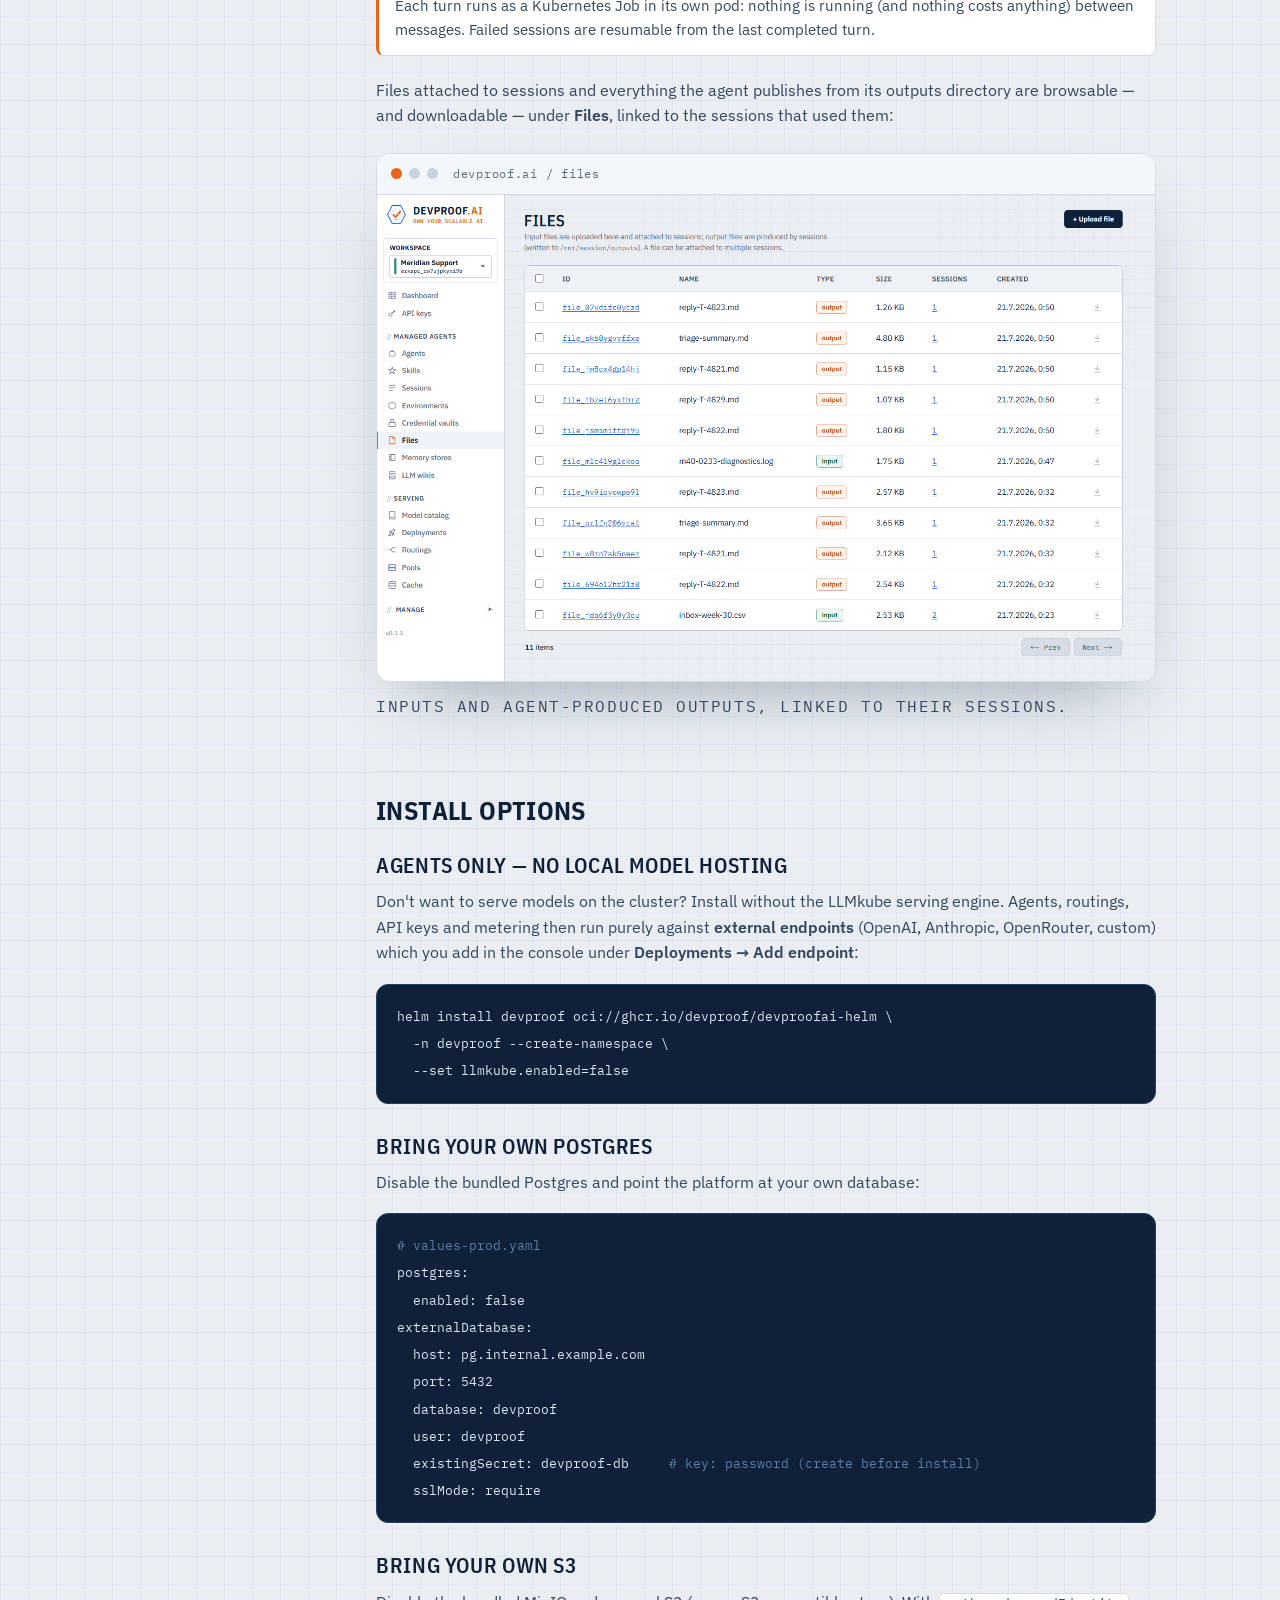
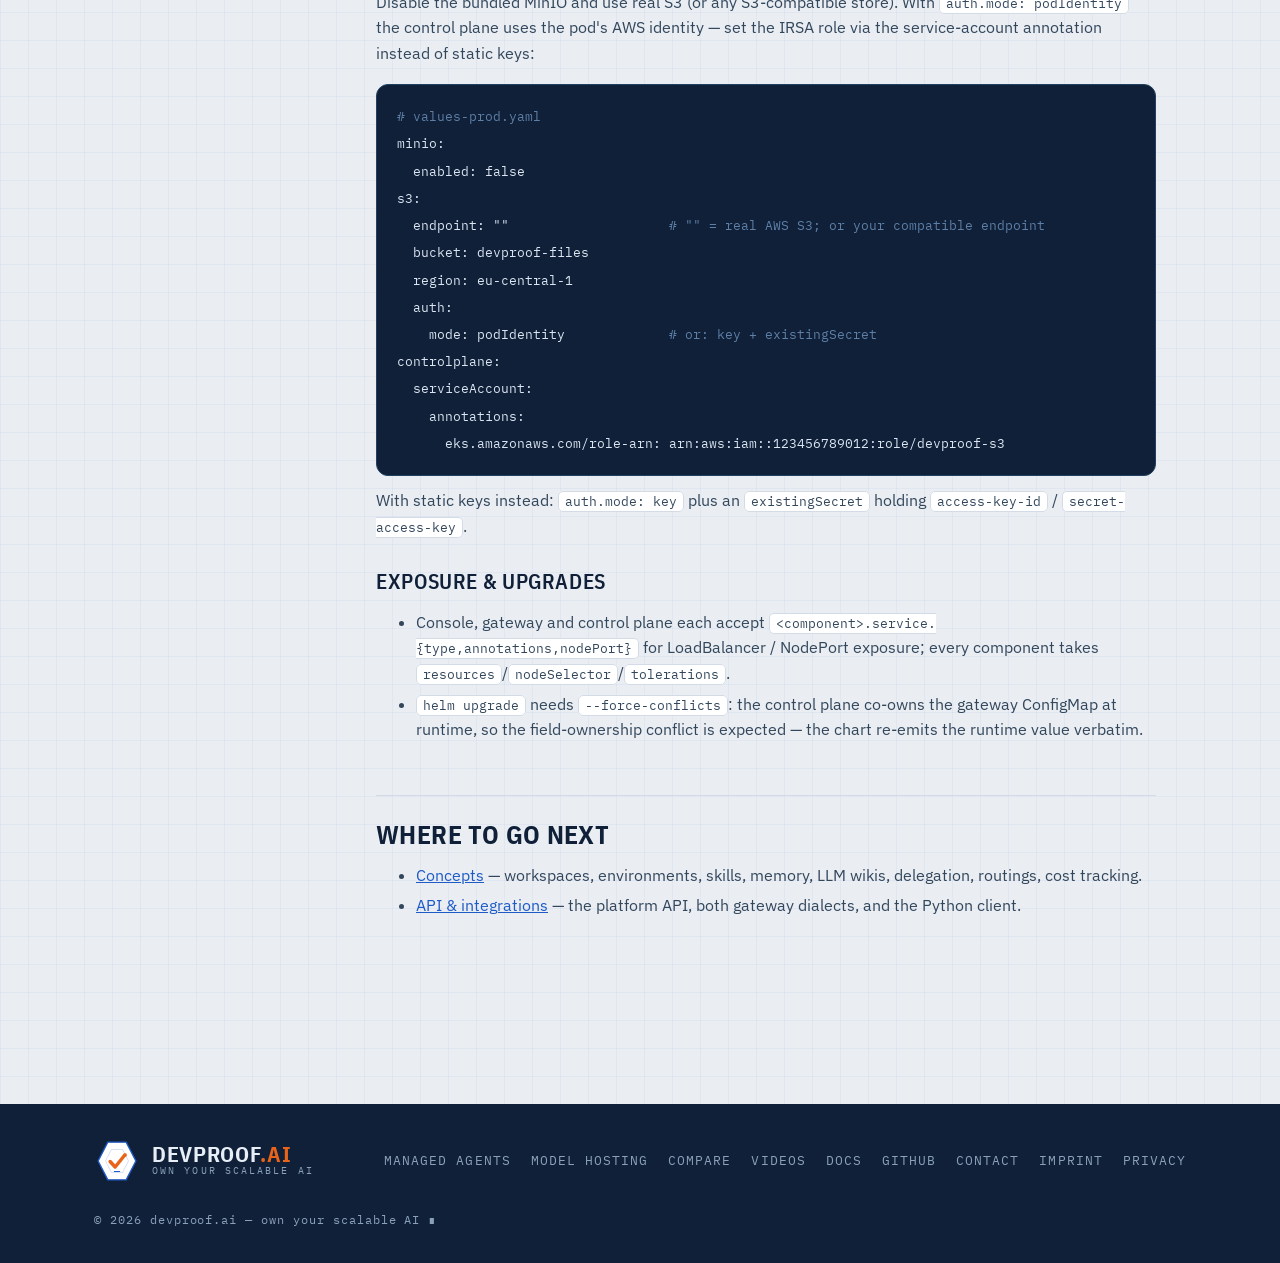
==== commit fce36b33: "docs: add a scale-to-zero deep dive Documents how idle model deployments sleep to zero replicas whil" ====
--- a/docs/index.html
+++ b/docs/index.html
@@ -5,7 +5,7 @@
 <meta name="viewport" content="width=device-width,initial-scale=1">
 <title>Getting started — DEVPROOF.AI docs</title>
 <meta name="description" content="Install Devproof AI on any Kubernetes cluster, deploy your first model, and run your first managed agent.">
-<link rel="canonical" href="https://devproof.ai/docs/index.html">
+<link rel="canonical" href="https://devproof.ai/docs/">
 <link rel="stylesheet" href="../assets/fonts.css">
 <link rel="stylesheet" href="../assets/site.css">
 <link rel="icon" type="image/svg+xml" href="../assets/mark.svg">
@@ -13,7 +13,7 @@
 <meta property="og:site_name" content="DEVPROOF.AI">
 <meta property="og:title" content="Getting started — DEVPROOF.AI docs">
 <meta property="og:description" content="Install Devproof AI on any Kubernetes cluster, deploy your first model, and run your first managed agent.">
-<meta property="og:url" content="https://devproof.ai/docs/index.html">
+<meta property="og:url" content="https://devproof.ai/docs/">
 <meta property="og:image" content="https://devproof.ai/assets/og.png">
 <meta property="og:image:width" content="1200">
 <meta property="og:image:height" content="630">
@@ -39,7 +39,7 @@
 
 <header class="site-head">
   <div class="wrap">
-    <a class="lockup" href="../index.html">
+    <a class="lockup" href="../">
       <svg aria-hidden="true"><use href="#mark"/></svg>
       <span>
         <span class="lk-word">DEVPROOF<span class="ai">.AI</span></span>
@@ -47,12 +47,12 @@
       </span>
     </a>
     <nav class="site-nav" aria-label="Main">
-      <a href="../index.html#agents">Managed agents</a>
-      <a href="../index.html#trace">Traceability</a>
-      <a href="../index.html#hosting">Model hosting</a>
+      <a href="../#agents">Managed agents</a>
+      <a href="../#trace">Traceability</a>
+      <a href="../#hosting">Model hosting</a>
       <a href="../compare.html">Compare</a>
       <a href="../videos.html">Videos</a>
-      <a href="index.html">Docs</a>
+      <a href="./">Docs</a>
       <a class="gh" href="https://github.com/devproof/devproofai">GitHub ↗</a>
     </nav>
   </div>
@@ -61,9 +61,10 @@
 <div class="wrap docs-grid">
   <aside class="docs-side" aria-label="Docs navigation">
     <div class="k">Docs</div>
-    <a href="index.html" class="on">Getting started</a>
+    <a href="./" class="on">Getting started</a>
     <a href="concepts.html">Concepts</a>
     <a href="api.html">API &amp; integrations</a>
+    <a href="scale-to-zero.html">Scale-to-zero</a>
     <div class="k">Elsewhere</div>
     <a href="https://github.com/devproof/devproofai">Source on GitHub</a>
   </aside>
@@ -268,7 +269,7 @@
 
 <footer class="site-foot">
   <div class="wrap">
-    <a class="lockup" href="../index.html">
+    <a class="lockup" href="../">
       <svg aria-hidden="true"><use href="#mark"/></svg>
       <span>
         <span class="lk-word">DEVPROOF<span class="ai">.AI</span></span>
@@ -276,11 +277,11 @@
       </span>
     </a>
     <nav aria-label="Footer">
-      <a href="../index.html#agents">Managed agents</a>
-      <a href="../index.html#hosting">Model hosting</a>
+      <a href="../#agents">Managed agents</a>
+      <a href="../#hosting">Model hosting</a>
       <a href="../compare.html">Compare</a>
       <a href="../videos.html">Videos</a>
-      <a href="index.html">Docs</a>
+      <a href="./">Docs</a>
       <a href="https://github.com/devproof/devproofai">GitHub</a>
       <a href="../contact.html">Contact</a>
       <a href="../imprint.html">Imprint</a>
